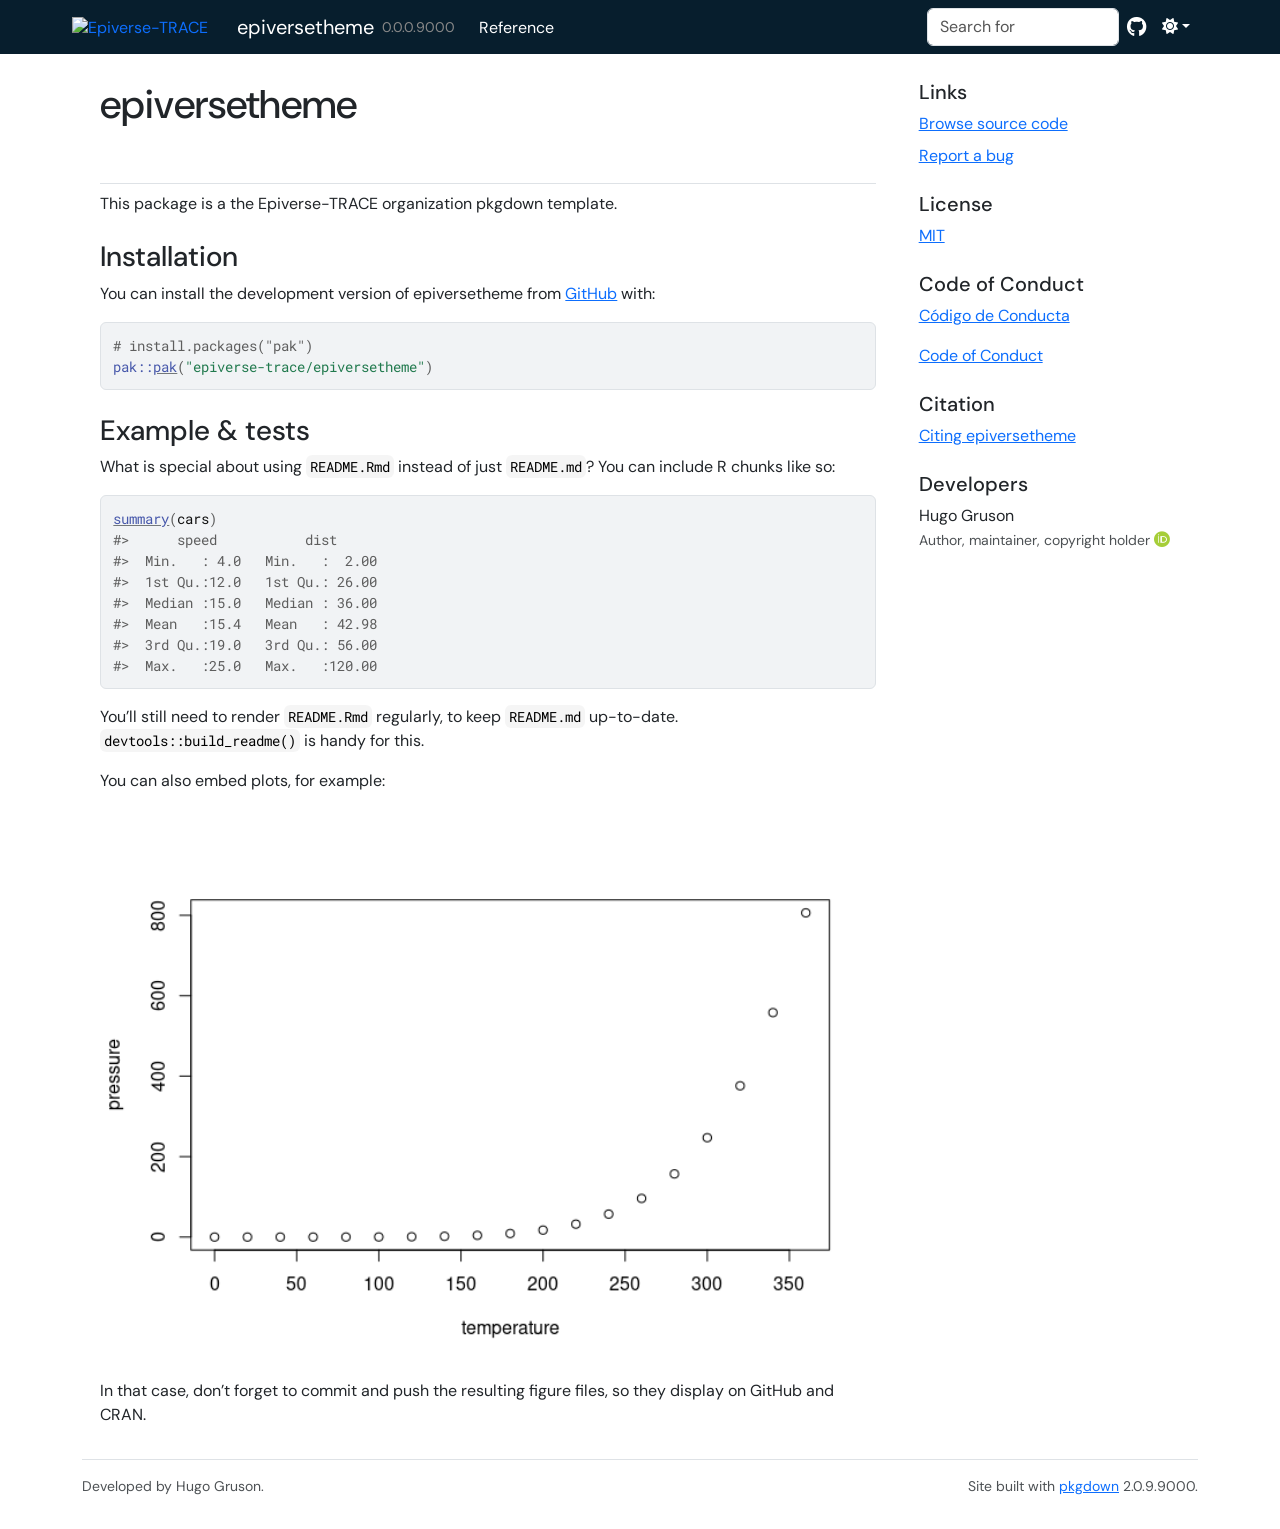
==== dev/index.html @ 29ffb2d7 "Deploying to gh-pages from @ epiverse-trace/epiversetheme@933ae3fbc155676b46e4199aef0c80280c4ce74b 🚀" ====
<!DOCTYPE html>
<!-- Generated by pkgdown: do not edit by hand --><html lang="en">
<head>
<meta http-equiv="Content-Type" content="text/html; charset=UTF-8">
<meta charset="utf-8">
<meta http-equiv="X-UA-Compatible" content="IE=edge">
<meta name="viewport" content="width=device-width, initial-scale=1, shrink-to-fit=no">
<title>A pkgdown Template for Epiverse-TRACE Packages • epiversetheme</title>
<script src="lightswitch.js"></script><script src="deps/jquery-3.6.0/jquery-3.6.0.min.js"></script><meta name="viewport" content="width=device-width, initial-scale=1, shrink-to-fit=no">
<link href="deps/bootstrap-5.3.1/bootstrap.min.css" rel="stylesheet">
<script src="deps/bootstrap-5.3.1/bootstrap.bundle.min.js"></script><link href="deps/font-awesome-6.4.2/css/all.min.css" rel="stylesheet">
<link href="deps/font-awesome-6.4.2/css/v4-shims.min.css" rel="stylesheet">
<script src="deps/headroom-0.11.0/headroom.min.js"></script><script src="deps/headroom-0.11.0/jQuery.headroom.min.js"></script><script src="deps/bootstrap-toc-1.0.1/bootstrap-toc.min.js"></script><script src="deps/clipboard.js-2.0.11/clipboard.min.js"></script><script src="deps/search-1.0.0/autocomplete.jquery.min.js"></script><script src="deps/search-1.0.0/fuse.min.js"></script><script src="deps/search-1.0.0/mark.min.js"></script><!-- pkgdown --><script src="pkgdown.js"></script><meta property="og:title" content="A pkgdown Template for Epiverse-TRACE Packages">
<meta name="description" content="What the package does (one paragraph).">
<meta property="og:description" content="What the package does (one paragraph).">
<!-- Google tag (gtag.js) --><script async src="https://www.googletagmanager.com/gtag/js?id=G-XZ471458FQ"></script><script>
  window.dataLayer = window.dataLayer || [];
  function gtag(){dataLayer.push(arguments);}
  gtag('js', new Date());
  gtag('config', 'G-XZ471458FQ');
</script>
</head>
<body>
    <a href="#main" class="visually-hidden-focusable">Skip to contents</a>
    <nav class="navbar navbar-expand-lg fixed-top " aria-label="Site navigation"><div class="container">
    <a href="https://epiverse-trace.github.io/" class="external-link"><img src="https://epiverse-trace.github.io/blueprints/logo_white.svg" id="logo" alt="Epiverse-TRACE"></a>
    <a class="navbar-brand me-2" href="index.html">epiversetheme</a>
    <small class="nav-text text-muted me-auto" data-bs-toggle="tooltip" data-bs-placement="bottom" title="">0.0.0.9000</small>
    <button class="navbar-toggler" type="button" data-bs-toggle="collapse" data-bs-target="#navbar" aria-controls="navbar" aria-expanded="false" aria-label="Toggle navigation">
      <span class="navbar-toggler-icon"></span>
    </button>
    <div id="navbar" class="collapse navbar-collapse ms-3">
      <ul class="navbar-nav me-auto">
<li class="nav-item"><a class="nav-link" href="reference/index.html">Reference</a></li>
      </ul>
<ul class="navbar-nav">
<li class="nav-item"><form class="form-inline" role="search">
 <input class="form-control" type="search" name="search-input" id="search-input" autocomplete="off" aria-label="Search site" placeholder="Search for" data-search-index="search.json">
</form></li>
<li class="nav-item"><a class="external-link nav-link" href="https://github.com/epiverse-trace/epiversetheme/" aria-label="GitHub"><span class="fa fab fa-github fa-lg"></span></a></li>
<li class="nav-item dropdown">
  <button class="nav-link dropdown-toggle" type="button" id="dropdown-lightswitch" data-bs-toggle="dropdown" aria-expanded="false" aria-haspopup="true" aria-label="Light switch"><span class="fa fa-sun"></span></button>
  <ul class="dropdown-menu dropdown-menu-end" aria-labelledby="dropdown-lightswitch">
<li><button class="dropdown-item" data-bs-theme-value="light"><span class="fa fa-sun"></span> Light</button></li>
    <li><button class="dropdown-item" data-bs-theme-value="dark"><span class="fa fa-moon"></span> Dark</button></li>
    <li><button class="dropdown-item" data-bs-theme-value="auto"><span class="fa fa-adjust"></span> Auto</button></li>
  </ul>
</li>
      </ul>
</div>
  </div>
</nav><div class="container template-home">
<div class="row">
  <main id="main" class="col-md-9"><div class="section level1">
<div class="page-header"><h1 id="epiversetheme">epiversetheme<a class="anchor" aria-label="anchor" href="#epiversetheme"></a>
</h1></div>
<!-- badges: start -->
<!-- badges: end -->
<p>This package is a the Epiverse-TRACE organization pkgdown template.</p>
<div class="section level2">
<h2 id="installation">Installation<a class="anchor" aria-label="anchor" href="#installation"></a>
</h2>
<p>You can install the development version of epiversetheme from <a href="https://github.com/" class="external-link">GitHub</a> with:</p>
<div class="sourceCode" id="cb1"><pre class="downlit sourceCode r">
<code class="sourceCode R"><span><span class="co"># install.packages("pak")</span></span>
<span><span class="fu">pak</span><span class="fu">::</span><span class="fu"><a href="https://pak.r-lib.org/reference/pak.html" class="external-link">pak</a></span><span class="op">(</span><span class="st">"epiverse-trace/epiversetheme"</span><span class="op">)</span></span></code></pre></div>
</div>
<div class="section level2">
<h2 id="example--tests">Example &amp; tests<a class="anchor" aria-label="anchor" href="#example--tests"></a>
</h2>
<p>What is special about using <code>README.Rmd</code> instead of just <code>README.md</code>? You can include R chunks like so:</p>
<div class="sourceCode" id="cb2"><pre class="downlit sourceCode r">
<code class="sourceCode R"><span><span class="fu"><a href="https://rdrr.io/r/base/summary.html" class="external-link">summary</a></span><span class="op">(</span><span class="va">cars</span><span class="op">)</span></span>
<span><span class="co">#&gt;      speed           dist       </span></span>
<span><span class="co">#&gt;  Min.   : 4.0   Min.   :  2.00  </span></span>
<span><span class="co">#&gt;  1st Qu.:12.0   1st Qu.: 26.00  </span></span>
<span><span class="co">#&gt;  Median :15.0   Median : 36.00  </span></span>
<span><span class="co">#&gt;  Mean   :15.4   Mean   : 42.98  </span></span>
<span><span class="co">#&gt;  3rd Qu.:19.0   3rd Qu.: 56.00  </span></span>
<span><span class="co">#&gt;  Max.   :25.0   Max.   :120.00</span></span></code></pre></div>
<p>You’ll still need to render <code>README.Rmd</code> regularly, to keep <code>README.md</code> up-to-date. <code>devtools::build_readme()</code> is handy for this.</p>
<p>You can also embed plots, for example:</p>
<p><img src="reference/figures/README-pressure-1.png" width="100%"></p>
<p>In that case, don’t forget to commit and push the resulting figure files, so they display on GitHub and CRAN.</p>
</div>
</div>
  </main><aside class="col-md-3"><div class="links">
<h2 data-toc-skip>Links</h2>
<ul class="list-unstyled">
<li><a href="https://github.com/epiverse-trace/epiversetheme/" class="external-link">Browse source code</a></li>
<li><a href="https://github.com/epiverse-trace/epiversetheme/issues" class="external-link">Report a bug</a></li>
</ul>
</div>
<div class="license">
<h2 data-toc-skip>License</h2>
<ul class="list-unstyled">
<li><a href="https://opensource.org/licenses/mit-license.php" class="external-link">MIT</a></li>
</ul>
</div>
<div class="code-of-conduct">
<h2 data-toc-skip>Code of Conduct</h2>
<ul class="list-unstyled">
<li>
<p><a href="https://github.com/epiverse-trace/.github/blob/main/CODE_OF_CONDUCT_es.md" class="external-link">Código de Conducta</a></p>
<p><a href="https://github.com/epiverse-trace/.github/blob/main/CODE_OF_CONDUCT_en.md" class="external-link">Code of Conduct</a></p>
</li>
</ul>
</div>
<div class="citation">
<h2 data-toc-skip>Citation</h2>
<ul class="list-unstyled">
<li><a href="authors.html#citation">Citing epiversetheme</a></li>
</ul>
</div>
<div class="developers">
<h2 data-toc-skip>Developers</h2>
<ul class="list-unstyled">
<li>Hugo Gruson <br><small class="roles"> Author, maintainer, copyright holder </small> <a href="https://orcid.org/0000-0002-4094-1476" target="orcid.widget" aria-label="ORCID" class="external-link"><span class="fab fa-orcid orcid" aria-hidden="true"></span></a> </li>
</ul>
</div>

  </aside>
</div>
    <footer><div class="pkgdown-footer-left">
  <p>Developed by Hugo Gruson.</p>
</div>
<div class="pkgdown-footer-right">
  <p>Site built with <a href="https://pkgdown.r-lib.org/" class="external-link">pkgdown</a> 2.0.9.9000.</p>
</div>
    </footer>
</div>
  </body>
</html>
---- dev/deps/font-awesome-6.4.2/css/v4-shims.min.css ----
/*!
 * Font Awesome Free 6.4.2 by @fontawesome - https://fontawesome.com
 * License - https://fontawesome.com/license/free (Icons: CC BY 4.0, Fonts: SIL OFL 1.1, Code: MIT License)
 * Copyright 2023 Fonticons, Inc.
 */
.fa.fa-glass:before{content:"\f000"}.fa.fa-envelope-o{font-family:"Font Awesome 6 Free";font-weight:400}.fa.fa-envelope-o:before{content:"\f0e0"}.fa.fa-star-o{font-family:"Font Awesome 6 Free";font-weight:400}.fa.fa-star-o:before{content:"\f005"}.fa.fa-close:before,.fa.fa-remove:before{content:"\f00d"}.fa.fa-gear:before{content:"\f013"}.fa.fa-trash-o{font-family:"Font Awesome 6 Free";font-weight:400}.fa.fa-trash-o:before{content:"\f2ed"}.fa.fa-home:before{content:"\f015"}.fa.fa-file-o{font-family:"Font Awesome 6 Free";font-weight:400}.fa.fa-file-o:before{content:"\f15b"}.fa.fa-clock-o{font-family:"Font Awesome 6 Free";font-weight:400}.fa.fa-clock-o:before{content:"\f017"}.fa.fa-arrow-circle-o-down{font-family:"Font Awesome 6 Free";font-weight:400}.fa.fa-arrow-circle-o-down:before{content:"\f358"}.fa.fa-arrow-circle-o-up{font-family:"Font Awesome 6 Free";font-weight:400}.fa.fa-arrow-circle-o-up:before{content:"\f35b"}.fa.fa-play-circle-o{font-family:"Font Awesome 6 Free";font-weight:400}.fa.fa-play-circle-o:before{content:"\f144"}.fa.fa-repeat:before,.fa.fa-rotate-right:before{content:"\f01e"}.fa.fa-refresh:before{content:"\f021"}.fa.fa-list-alt{font-family:"Font Awesome 6 Free";font-weight:400}.fa.fa-list-alt:before{content:"\f022"}.fa.fa-dedent:before{content:"\f03b"}.fa.fa-video-camera:before{content:"\f03d"}.fa.fa-picture-o{font-family:"Font Awesome 6 Free";font-weight:400}.fa.fa-picture-o:before{content:"\f03e"}.fa.fa-photo{font-family:"Font Awesome 6 Free";font-weight:400}.fa.fa-photo:before{content:"\f03e"}.fa.fa-image{font-family:"Font Awesome 6 Free";font-weight:400}.fa.fa-image:before{content:"\f03e"}.fa.fa-map-marker:before{content:"\f3c5"}.fa.fa-pencil-square-o{font-family:"Font Awesome 6 Free";font-weight:400}.fa.fa-pencil-square-o:before{content:"\f044"}.fa.fa-edit{font-family:"Font Awesome 6 Free";font-weight:400}.fa.fa-edit:before{content:"\f044"}.fa.fa-share-square-o:before{content:"\f14d"}.fa.fa-check-square-o{font-family:"Font Awesome 6 Free";font-weight:400}.fa.fa-check-square-o:before{content:"\f14a"}.fa.fa-arrows:before{content:"\f0b2"}.fa.fa-times-circle-o{font-family:"Font Awesome 6 Free";font-weight:400}.fa.fa-times-circle-o:before{content:"\f057"}.fa.fa-check-circle-o{font-family:"Font Awesome 6 Free";font-weight:400}.fa.fa-check-circle-o:before{content:"\f058"}.fa.fa-mail-forward:before{content:"\f064"}.fa.fa-expand:before{content:"\f424"}.fa.fa-compress:before{content:"\f422"}.fa.fa-eye,.fa.fa-eye-slash{font-family:"Font Awesome 6 Free";font-weight:400}.fa.fa-warning:before{content:"\f071"}.fa.fa-calendar:before{content:"\f073"}.fa.fa-arrows-v:before{content:"\f338"}.fa.fa-arrows-h:before{content:"\f337"}.fa.fa-bar-chart-o:before,.fa.fa-bar-chart:before{content:"\e0e3"}.fa.fa-twitter-square{font-family:"Font Awesome 6 Brands";font-weight:400}.fa.fa-twitter-square:before{content:"\f081"}.fa.fa-facebook-square{font-family:"Font Awesome 6 Brands";font-weight:400}.fa.fa-facebook-square:before{content:"\f082"}.fa.fa-gears:before{content:"\f085"}.fa.fa-thumbs-o-up{font-family:"Font Awesome 6 Free";font-weight:400}.fa.fa-thumbs-o-up:before{content:"\f164"}.fa.fa-thumbs-o-down{font-family:"Font Awesome 6 Free";font-weight:400}.fa.fa-thumbs-o-down:before{content:"\f165"}.fa.fa-heart-o{font-family:"Font Awesome 6 Free";font-weight:400}.fa.fa-heart-o:before{content:"\f004"}.fa.fa-sign-out:before{content:"\f2f5"}.fa.fa-linkedin-square{font-family:"Font Awesome 6 Brands";font-weight:400}.fa.fa-linkedin-square:before{content:"\f08c"}.fa.fa-thumb-tack:before{content:"\f08d"}.fa.fa-external-link:before{content:"\f35d"}.fa.fa-sign-in:before{content:"\f2f6"}.fa.fa-github-square{font-family:"Font Awesome 6 Brands";font-weight:400}.fa.fa-github-square:before{content:"\f092"}.fa.fa-lemon-o{font-family:"Font Awesome 6 Free";font-weight:400}.fa.fa-lemon-o:before{content:"\f094"}.fa.fa-square-o{font-family:"Font Awesome 6 Free";font-weight:400}.fa.fa-square-o:before{content:"\f0c8"}.fa.fa-bookmark-o{font-family:"Font Awesome 6 Free";font-weight:400}.fa.fa-bookmark-o:before{content:"\f02e"}.fa.fa-facebook,.fa.fa-twitter{font-family:"Font Awesome 6 Brands";font-weight:400}.fa.fa-facebook:before{content:"\f39e"}.fa.fa-facebook-f{font-family:"Font Awesome 6 Brands";font-weight:400}.fa.fa-facebook-f:before{content:"\f39e"}.fa.fa-github{font-family:"Font Awesome 6 Brands";font-weight:400}.fa.fa-credit-card{font-family:"Font Awesome 6 Free";font-weight:400}.fa.fa-feed:before{content:"\f09e"}.fa.fa-hdd-o{font-family:"Font Awesome 6 Free";font-weight:400}.fa.fa-hdd-o:before{content:"\f0a0"}.fa.fa-hand-o-right{font-family:"Font Awesome 6 Free";font-weight:400}.fa.fa-hand-o-right:before{content:"\f0a4"}.fa.fa-hand-o-left{font-family:"Font Awesome 6 Free";font-weight:400}.fa.fa-hand-o-left:before{content:"\f0a5"}.fa.fa-hand-o-up{font-family:"Font Awesome 6 Free";font-weight:400}.fa.fa-hand-o-up:before{content:"\f0a6"}.fa.fa-hand-o-down{font-family:"Font Awesome 6 Free";font-weight:400}.fa.fa-hand-o-down:before{content:"\f0a7"}.fa.fa-globe:before{content:"\f57d"}.fa.fa-tasks:before{content:"\f828"}.fa.fa-arrows-alt:before{content:"\f31e"}.fa.fa-group:before{content:"\f0c0"}.fa.fa-chain:before{content:"\f0c1"}.fa.fa-cut:before{content:"\f0c4"}.fa.fa-files-o{font-family:"Font Awesome 6 Free";font-weight:400}.fa.fa-files-o:before{content:"\f0c5"}.fa.fa-floppy-o{font-family:"Font Awesome 6 Free";font-weight:400}.fa.fa-floppy-o:before{content:"\f0c7"}.fa.fa-save{font-family:"Font Awesome 6 Free";font-weight:400}.fa.fa-save:before{content:"\f0c7"}.fa.fa-navicon:before,.fa.fa-reorder:before{content:"\f0c9"}.fa.fa-magic:before{content:"\e2ca"}.fa.fa-pinterest,.fa.fa-pinterest-square{font-family:"Font Awesome 6 Brands";font-weight:400}.fa.fa-pinterest-square:before{content:"\f0d3"}.fa.fa-google-plus-square{font-family:"Font Awesome 6 Brands";font-weight:400}.fa.fa-google-plus-square:before{content:"\f0d4"}.fa.fa-google-plus{font-family:"Font Awesome 6 Brands";font-weight:400}.fa.fa-google-plus:before{content:"\f0d5"}.fa.fa-money:before{content:"\f3d1"}.fa.fa-unsorted:before{content:"\f0dc"}.fa.fa-sort-desc:before{content:"\f0dd"}.fa.fa-sort-asc:before{content:"\f0de"}.fa.fa-linkedin{font-family:"Font Awesome 6 Brands";font-weight:400}.fa.fa-linkedin:before{content:"\f0e1"}.fa.fa-rotate-left:before{content:"\f0e2"}.fa.fa-legal:before{content:"\f0e3"}.fa.fa-dashboard:before,.fa.fa-tachometer:before{content:"\f625"}.fa.fa-comment-o{font-family:"Font Awesome 6 Free";font-weight:400}.fa.fa-comment-o:before{content:"\f075"}.fa.fa-comments-o{font-family:"Font Awesome 6 Free";font-weight:400}.fa.fa-comments-o:before{content:"\f086"}.fa.fa-flash:before{content:"\f0e7"}.fa.fa-clipboard:before{content:"\f0ea"}.fa.fa-lightbulb-o{font-family:"Font Awesome 6 Free";font-weight:400}.fa.fa-lightbulb-o:before{content:"\f0eb"}.fa.fa-exchange:before{content:"\f362"}.fa.fa-cloud-download:before{content:"\f0ed"}.fa.fa-cloud-upload:before{content:"\f0ee"}.fa.fa-bell-o{font-family:"Font Awesome 6 Free";font-weight:400}.fa.fa-bell-o:before{content:"\f0f3"}.fa.fa-cutlery:before{content:"\f2e7"}.fa.fa-file-text-o{font-family:"Font Awesome 6 Free";font-weight:400}.fa.fa-file-text-o:before{content:"\f15c"}.fa.fa-building-o{font-family:"Font Awesome 6 Free";font-weight:400}.fa.fa-building-o:before{content:"\f1ad"}.fa.fa-hospital-o{font-family:"Font Awesome 6 Free";font-weight:400}.fa.fa-hospital-o:before{content:"\f0f8"}.fa.fa-tablet:before{content:"\f3fa"}.fa.fa-mobile-phone:before,.fa.fa-mobile:before{content:"\f3cd"}.fa.fa-circle-o{font-family:"Font Awesome 6 Free";font-weight:400}.fa.fa-circle-o:before{content:"\f111"}.fa.fa-mail-reply:before{content:"\f3e5"}.fa.fa-github-alt{font-family:"Font Awesome 6 Brands";font-weight:400}.fa.fa-folder-o{font-family:"Font Awesome 6 Free";font-weight:400}.fa.fa-folder-o:before{content:"\f07b"}.fa.fa-folder-open-o{font-family:"Font Awesome 6 Free";font-weight:400}.fa.fa-folder-open-o:before{content:"\f07c"}.fa.fa-smile-o{font-family:"Font Awesome 6 Free";font-weight:400}.fa.fa-smile-o:before{content:"\f118"}.fa.fa-frown-o{font-family:"Font Awesome 6 Free";font-weight:400}.fa.fa-frown-o:before{content:"\f119"}.fa.fa-meh-o{font-family:"Font Awesome 6 Free";font-weight:400}.fa.fa-meh-o:before{content:"\f11a"}.fa.fa-keyboard-o{font-family:"Font Awesome 6 Free";font-weight:400}.fa.fa-keyboard-o:before{content:"\f11c"}.fa.fa-flag-o{font-family:"Font Awesome 6 Free";font-weight:400}.fa.fa-flag-o:before{content:"\f024"}.fa.fa-mail-reply-all:before{content:"\f122"}.fa.fa-star-half-o{font-family:"Font Awesome 6 Free";font-weight:400}.fa.fa-star-half-o:before{content:"\f5c0"}.fa.fa-star-half-empty{font-family:"Font Awesome 6 Free";font-weight:400}.fa.fa-star-half-empty:before{content:"\f5c0"}.fa.fa-star-half-full{font-family:"Font Awesome 6 Free";font-weight:400}.fa.fa-star-half-full:before{content:"\f5c0"}.fa.fa-code-fork:before{content:"\f126"}.fa.fa-chain-broken:before,.fa.fa-unlink:before{content:"\f127"}.fa.fa-calendar-o{font-family:"Font Awesome 6 Free";font-weight:400}.fa.fa-calendar-o:before{content:"\f133"}.fa.fa-css3,.fa.fa-html5,.fa.fa-maxcdn{font-family:"Font Awesome 6 Brands";font-weight:400}.fa.fa-unlock-alt:before{content:"\f09c"}.fa.fa-minus-square-o{font-family:"Font Awesome 6 Free";font-weight:400}.fa.fa-minus-square-o:before{content:"\f146"}.fa.fa-level-up:before{content:"\f3bf"}.fa.fa-level-down:before{content:"\f3be"}.fa.fa-pencil-square:before{content:"\f14b"}.fa.fa-external-link-square:before{content:"\f360"}.fa.fa-compass{font-family:"Font Awesome 6 Free";font-weight:400}.fa.fa-caret-square-o-down{font-family:"Font Awesome 6 Free";font-weight:400}.fa.fa-caret-square-o-down:before{content:"\f150"}.fa.fa-toggle-down{font-family:"Font Awesome 6 Free";font-weight:400}.fa.fa-toggle-down:before{content:"\f150"}.fa.fa-caret-square-o-up{font-family:"Font Awesome 6 Free";font-weight:400}.fa.fa-caret-square-o-up:before{content:"\f151"}.fa.fa-toggle-up{font-family:"Font Awesome 6 Free";font-weight:400}.fa.fa-toggle-up:before{content:"\f151"}.fa.fa-caret-square-o-right{font-family:"Font Awesome 6 Free";font-weight:400}.fa.fa-caret-square-o-right:before{content:"\f152"}.fa.fa-toggle-right{font-family:"Font Awesome 6 Free";font-weight:400}.fa.fa-toggle-right:before{content:"\f152"}.fa.fa-eur:before,.fa.fa-euro:before{content:"\f153"}.fa.fa-gbp:before{content:"\f154"}.fa.fa-dollar:before,.fa.fa-usd:before{content:"\24"}.fa.fa-inr:before,.fa.fa-rupee:before{content:"\e1bc"}.fa.fa-cny:before,.fa.fa-jpy:before,.fa.fa-rmb:before,.fa.fa-yen:before{content:"\f157"}.fa.fa-rouble:before,.fa.fa-rub:before,.fa.fa-ruble:before{content:"\f158"}.fa.fa-krw:before,.fa.fa-won:before{content:"\f159"}.fa.fa-bitcoin,.fa.fa-btc{font-family:"Font Awesome 6 Brands";font-weight:400}.fa.fa-bitcoin:before{content:"\f15a"}.fa.fa-file-text:before{content:"\f15c"}.fa.fa-sort-alpha-asc:before{content:"\f15d"}.fa.fa-sort-alpha-desc:before{content:"\f881"}.fa.fa-sort-amount-asc:before{content:"\f884"}.fa.fa-sort-amount-desc:before{content:"\f160"}.fa.fa-sort-numeric-asc:before{content:"\f162"}.fa.fa-sort-numeric-desc:before{content:"\f886"}.fa.fa-youtube-square{font-family:"Font Awesome 6 Brands";font-weight:400}.fa.fa-youtube-square:before{content:"\f431"}.fa.fa-xing,.fa.fa-xing-square,.fa.fa-youtube{font-family:"Font Awesome 6 Brands";font-weight:400}.fa.fa-xing-square:before{content:"\f169"}.fa.fa-youtube-play{font-family:"Font Awesome 6 Brands";font-weight:400}.fa.fa-youtube-play:before{content:"\f167"}.fa.fa-adn,.fa.fa-bitbucket,.fa.fa-bitbucket-square,.fa.fa-dropbox,.fa.fa-flickr,.fa.fa-instagram,.fa.fa-stack-overflow{font-family:"Font Awesome 6 Brands";font-weight:400}.fa.fa-bitbucket-square:before{content:"\f171"}.fa.fa-tumblr,.fa.fa-tumblr-square{font-family:"Font Awesome 6 Brands";font-weight:400}.fa.fa-tumblr-square:before{content:"\f174"}.fa.fa-long-arrow-down:before{content:"\f309"}.fa.fa-long-arrow-up:before{content:"\f30c"}.fa.fa-long-arrow-left:before{content:"\f30a"}.fa.fa-long-arrow-right:before{content:"\f30b"}.fa.fa-android,.fa.fa-apple,.fa.fa-dribbble,.fa.fa-foursquare,.fa.fa-gittip,.fa.fa-gratipay,.fa.fa-linux,.fa.fa-skype,.fa.fa-trello,.fa.fa-windows{font-family:"Font Awesome 6 Brands";font-weight:400}.fa.fa-gittip:before{content:"\f184"}.fa.fa-sun-o{font-family:"Font Awesome 6 Free";font-weight:400}.fa.fa-sun-o:before{content:"\f185"}.fa.fa-moon-o{font-family:"Font Awesome 6 Free";font-weight:400}.fa.fa-moon-o:before{content:"\f186"}.fa.fa-pagelines,.fa.fa-renren,.fa.fa-stack-exchange,.fa.fa-vk,.fa.fa-weibo{font-family:"Font Awesome 6 Brands";font-weight:400}.fa.fa-arrow-circle-o-right{font-family:"Font Awesome 6 Free";font-weight:400}.fa.fa-arrow-circle-o-right:before{content:"\f35a"}.fa.fa-arrow-circle-o-left{font-family:"Font Awesome 6 Free";font-weight:400}.fa.fa-arrow-circle-o-left:before{content:"\f359"}.fa.fa-caret-square-o-left{font-family:"Font Awesome 6 Free";font-weight:400}.fa.fa-caret-square-o-left:before{content:"\f191"}.fa.fa-toggle-left{font-family:"Font Awesome 6 Free";font-weight:400}.fa.fa-toggle-left:before{content:"\f191"}.fa.fa-dot-circle-o{font-family:"Font Awesome 6 Free";font-weight:400}.fa.fa-dot-circle-o:before{content:"\f192"}.fa.fa-vimeo-square{font-family:"Font Awesome 6 Brands";font-weight:400}.fa.fa-vimeo-square:before{content:"\f194"}.fa.fa-try:before,.fa.fa-turkish-lira:before{content:"\e2bb"}.fa.fa-plus-square-o{font-family:"Font Awesome 6 Free";font-weight:400}.fa.fa-plus-square-o:before{content:"\f0fe"}.fa.fa-openid,.fa.fa-slack,.fa.fa-wordpress{font-family:"Font Awesome 6 Brands";font-weight:400}.fa.fa-bank:before,.fa.fa-institution:before{content:"\f19c"}.fa.fa-mortar-board:before{content:"\f19d"}.fa.fa-google,.fa.fa-reddit,.fa.fa-reddit-square,.fa.fa-yahoo{font-family:"Font Awesome 6 Brands";font-weight:400}.fa.fa-reddit-square:before{content:"\f1a2"}.fa.fa-behance,.fa.fa-behance-square,.fa.fa-delicious,.fa.fa-digg,.fa.fa-drupal,.fa.fa-joomla,.fa.fa-pied-piper-alt,.fa.fa-pied-piper-pp,.fa.fa-stumbleupon,.fa.fa-stumbleupon-circle{font-family:"Font Awesome 6 Brands";font-weight:400}.fa.fa-behance-square:before{content:"\f1b5"}.fa.fa-steam,.fa.fa-steam-square{font-family:"Font Awesome 6 Brands";font-weight:400}.fa.fa-steam-square:before{content:"\f1b7"}.fa.fa-automobile:before{content:"\f1b9"}.fa.fa-cab:before{content:"\f1ba"}.fa.fa-deviantart,.fa.fa-soundcloud,.fa.fa-spotify{font-family:"Font Awesome 6 Brands";font-weight:400}.fa.fa-file-pdf-o{font-family:"Font Awesome 6 Free";font-weight:400}.fa.fa-file-pdf-o:before{content:"\f1c1"}.fa.fa-file-word-o{font-family:"Font Awesome 6 Free";font-weight:400}.fa.fa-file-word-o:before{content:"\f1c2"}.fa.fa-file-excel-o{font-family:"Font Awesome 6 Free";font-weight:400}.fa.fa-file-excel-o:before{content:"\f1c3"}.fa.fa-file-powerpoint-o{font-family:"Font Awesome 6 Free";font-weight:400}.fa.fa-file-powerpoint-o:before{content:"\f1c4"}.fa.fa-file-image-o{font-family:"Font Awesome 6 Free";font-weight:400}.fa.fa-file-image-o:before{content:"\f1c5"}.fa.fa-file-photo-o{font-family:"Font Awesome 6 Free";font-weight:400}.fa.fa-file-photo-o:before{content:"\f1c5"}.fa.fa-file-picture-o{font-family:"Font Awesome 6 Free";font-weight:400}.fa.fa-file-picture-o:before{content:"\f1c5"}.fa.fa-file-archive-o{font-family:"Font Awesome 6 Free";font-weight:400}.fa.fa-file-archive-o:before{content:"\f1c6"}.fa.fa-file-zip-o{font-family:"Font Awesome 6 Free";font-weight:400}.fa.fa-file-zip-o:before{content:"\f1c6"}.fa.fa-file-audio-o{font-family:"Font Awesome 6 Free";font-weight:400}.fa.fa-file-audio-o:before{content:"\f1c7"}.fa.fa-file-sound-o{font-family:"Font Awesome 6 Free";font-weight:400}.fa.fa-file-sound-o:before{content:"\f1c7"}.fa.fa-file-video-o{font-family:"Font Awesome 6 Free";font-weight:400}.fa.fa-file-video-o:before{content:"\f1c8"}.fa.fa-file-movie-o{font-family:"Font Awesome 6 Free";font-weight:400}.fa.fa-file-movie-o:before{content:"\f1c8"}.fa.fa-file-code-o{font-family:"Font Awesome 6 Free";font-weight:400}.fa.fa-file-code-o:before{content:"\f1c9"}.fa.fa-codepen,.fa.fa-jsfiddle,.fa.fa-vine{font-family:"Font Awesome 6 Brands";font-weight:400}.fa.fa-life-bouy:before,.fa.fa-life-buoy:before,.fa.fa-life-saver:before,.fa.fa-support:before{content:"\f1cd"}.fa.fa-circle-o-notch:before{content:"\f1ce"}.fa.fa-ra,.fa.fa-rebel{font-family:"Font Awesome 6 Brands";font-weight:400}.fa.fa-ra:before{content:"\f1d0"}.fa.fa-resistance{font-family:"Font Awesome 6 Brands";font-weight:400}.fa.fa-resistance:before{content:"\f1d0"}.fa.fa-empire,.fa.fa-ge{font-family:"Font Awesome 6 Brands";font-weight:400}.fa.fa-ge:before{content:"\f1d1"}.fa.fa-git-square{font-family:"Font Awesome 6 Brands";font-weight:400}.fa.fa-git-square:before{content:"\f1d2"}.fa.fa-git,.fa.fa-hacker-news,.fa.fa-y-combinator-square{font-family:"Font Awesome 6 Brands";font-weight:400}.fa.fa-y-combinator-square:before{content:"\f1d4"}.fa.fa-yc-square{font-family:"Font Awesome 6 Brands";font-weight:400}.fa.fa-yc-square:before{content:"\f1d4"}.fa.fa-qq,.fa.fa-tencent-weibo,.fa.fa-wechat,.fa.fa-weixin{font-family:"Font Awesome 6 Brands";font-weight:400}.fa.fa-wechat:before{content:"\f1d7"}.fa.fa-send:before{content:"\f1d8"}.fa.fa-paper-plane-o{font-family:"Font Awesome 6 Free";font-weight:400}.fa.fa-paper-plane-o:before{content:"\f1d8"}.fa.fa-send-o{font-family:"Font Awesome 6 Free";font-weight:400}.fa.fa-send-o:before{content:"\f1d8"}.fa.fa-circle-thin{font-family:"Font Awesome 6 Free";font-weight:400}.fa.fa-circle-thin:before{content:"\f111"}.fa.fa-header:before{content:"\f1dc"}.fa.fa-futbol-o{font-family:"Font Awesome 6 Free";font-weight:400}.fa.fa-futbol-o:before{content:"\f1e3"}.fa.fa-soccer-ball-o{font-family:"Font Awesome 6 Free";font-weight:400}.fa.fa-soccer-ball-o:before{content:"\f1e3"}.fa.fa-slideshare,.fa.fa-twitch,.fa.fa-yelp{font-family:"Font Awesome 6 Brands";font-weight:400}.fa.fa-newspaper-o{font-family:"Font Awesome 6 Free";font-weight:400}.fa.fa-newspaper-o:before{content:"\f1ea"}.fa.fa-cc-amex,.fa.fa-cc-discover,.fa.fa-cc-mastercard,.fa.fa-cc-paypal,.fa.fa-cc-stripe,.fa.fa-cc-visa,.fa.fa-google-wallet,.fa.fa-paypal{font-family:"Font Awesome 6 Brands";font-weight:400}.fa.fa-bell-slash-o{font-family:"Font Awesome 6 Free";font-weight:400}.fa.fa-bell-slash-o:before{content:"\f1f6"}.fa.fa-trash:before{content:"\f2ed"}.fa.fa-copyright{font-family:"Font Awesome 6 Free";font-weight:400}.fa.fa-eyedropper:before{content:"\f1fb"}.fa.fa-area-chart:before{content:"\f1fe"}.fa.fa-pie-chart:before{content:"\f200"}.fa.fa-line-chart:before{content:"\f201"}.fa.fa-lastfm,.fa.fa-lastfm-square{font-family:"Font Awesome 6 Brands";font-weight:400}.fa.fa-lastfm-square:before{content:"\f203"}.fa.fa-angellist,.fa.fa-ioxhost{font-family:"Font Awesome 6 Brands";font-weight:400}.fa.fa-cc{font-family:"Font Awesome 6 Free";font-weight:400}.fa.fa-cc:before{content:"\f20a"}.fa.fa-ils:before,.fa.fa-shekel:before,.fa.fa-sheqel:before{content:"\f20b"}.fa.fa-buysellads,.fa.fa-connectdevelop,.fa.fa-dashcube,.fa.fa-forumbee,.fa.fa-leanpub,.fa.fa-sellsy,.fa.fa-shirtsinbulk,.fa.fa-simplybuilt,.fa.fa-skyatlas{font-family:"Font Awesome 6 Brands";font-weight:400}.fa.fa-diamond{font-family:"Font Awesome 6 Free";font-weight:400}.fa.fa-diamond:before{content:"\f3a5"}.fa.fa-intersex:before,.fa.fa-transgender:before{content:"\f224"}.fa.fa-transgender-alt:before{content:"\f225"}.fa.fa-facebook-official{font-family:"Font Awesome 6 Brands";font-weight:400}.fa.fa-facebook-official:before{content:"\f09a"}.fa.fa-pinterest-p,.fa.fa-whatsapp{font-family:"Font Awesome 6 Brands";font-weight:400}.fa.fa-hotel:before{content:"\f236"}.fa.fa-medium,.fa.fa-viacoin,.fa.fa-y-combinator,.fa.fa-yc{font-family:"Font Awesome 6 Brands";font-weight:400}.fa.fa-yc:before{content:"\f23b"}.fa.fa-expeditedssl,.fa.fa-opencart,.fa.fa-optin-monster{font-family:"Font Awesome 6 Brands";font-weight:400}.fa.fa-battery-4:before,.fa.fa-battery:before{content:"\f240"}.fa.fa-battery-3:before{content:"\f241"}.fa.fa-battery-2:before{content:"\f242"}.fa.fa-battery-1:before{content:"\f243"}.fa.fa-battery-0:before{content:"\f244"}.fa.fa-object-group,.fa.fa-object-ungroup,.fa.fa-sticky-note-o{font-family:"Font Awesome 6 Free";font-weight:400}.fa.fa-sticky-note-o:before{content:"\f249"}.fa.fa-cc-diners-club,.fa.fa-cc-jcb{font-family:"Font Awesome 6 Brands";font-weight:400}.fa.fa-clone{font-family:"Font Awesome 6 Free";font-weight:400}.fa.fa-hourglass-o:before{content:"\f254"}.fa.fa-hourglass-1:before{content:"\f251"}.fa.fa-hourglass-2:before{content:"\f252"}.fa.fa-hourglass-3:before{content:"\f253"}.fa.fa-hand-rock-o{font-family:"Font Awesome 6 Free";font-weight:400}.fa.fa-hand-rock-o:before{content:"\f255"}.fa.fa-hand-grab-o{font-family:"Font Awesome 6 Free";font-weight:400}.fa.fa-hand-grab-o:before{content:"\f255"}.fa.fa-hand-paper-o{font-family:"Font Awesome 6 Free";font-weight:400}.fa.fa-hand-paper-o:before{content:"\f256"}.fa.fa-hand-stop-o{font-family:"Font Awesome 6 Free";font-weight:400}.fa.fa-hand-stop-o:before{content:"\f256"}.fa.fa-hand-scissors-o{font-family:"Font Awesome 6 Free";font-weight:400}.fa.fa-hand-scissors-o:before{content:"\f257"}.fa.fa-hand-lizard-o{font-family:"Font Awesome 6 Free";font-weight:400}.fa.fa-hand-lizard-o:before{content:"\f258"}.fa.fa-hand-spock-o{font-family:"Font Awesome 6 Free";font-weight:400}.fa.fa-hand-spock-o:before{content:"\f259"}.fa.fa-hand-pointer-o{font-family:"Font Awesome 6 Free";font-weight:400}.fa.fa-hand-pointer-o:before{content:"\f25a"}.fa.fa-hand-peace-o{font-family:"Font Awesome 6 Free";font-weight:400}.fa.fa-hand-peace-o:before{content:"\f25b"}.fa.fa-registered{font-family:"Font Awesome 6 Free";font-weight:400}.fa.fa-creative-commons,.fa.fa-gg,.fa.fa-gg-circle,.fa.fa-odnoklassniki,.fa.fa-odnoklassniki-square{font-family:"Font Awesome 6 Brands";font-weight:400}.fa.fa-odnoklassniki-square:before{content:"\f264"}.fa.fa-chrome,.fa.fa-firefox,.fa.fa-get-pocket,.fa.fa-internet-explorer,.fa.fa-opera,.fa.fa-safari,.fa.fa-wikipedia-w{font-family:"Font Awesome 6 Brands";font-weight:400}.fa.fa-television:before{content:"\f26c"}.fa.fa-500px,.fa.fa-amazon,.fa.fa-contao{font-family:"Font Awesome 6 Brands";font-weight:400}.fa.fa-calendar-plus-o{font-family:"Font Awesome 6 Free";font-weight:400}.fa.fa-calendar-plus-o:before{content:"\f271"}.fa.fa-calendar-minus-o{font-family:"Font Awesome 6 Free";font-weight:400}.fa.fa-calendar-minus-o:before{content:"\f272"}.fa.fa-calendar-times-o{font-family:"Font Awesome 6 Free";font-weight:400}.fa.fa-calendar-times-o:before{content:"\f273"}.fa.fa-calendar-check-o{font-family:"Font Awesome 6 Free";font-weight:400}.fa.fa-calendar-check-o:before{content:"\f274"}.fa.fa-map-o{font-family:"Font Awesome 6 Free";font-weight:400}.fa.fa-map-o:before{content:"\f279"}.fa.fa-commenting:before{content:"\f4ad"}.fa.fa-commenting-o{font-family:"Font Awesome 6 Free";font-weight:400}.fa.fa-commenting-o:before{content:"\f4ad"}.fa.fa-houzz,.fa.fa-vimeo{font-family:"Font Awesome 6 Brands";font-weight:400}.fa.fa-vimeo:before{content:"\f27d"}.fa.fa-black-tie,.fa.fa-edge,.fa.fa-fonticons,.fa.fa-reddit-alien{font-family:"Font Awesome 6 Brands";font-weight:400}.fa.fa-credit-card-alt:before{content:"\f09d"}.fa.fa-codiepie,.fa.fa-fort-awesome,.fa.fa-mixcloud,.fa.fa-modx,.fa.fa-product-hunt,.fa.fa-scribd,.fa.fa-usb{font-family:"Font Awesome 6 Brands";font-weight:400}.fa.fa-pause-circle-o{font-family:"Font Awesome 6 Free";font-weight:400}.fa.fa-pause-circle-o:before{content:"\f28b"}.fa.fa-stop-circle-o{font-family:"Font Awesome 6 Free";font-weight:400}.fa.fa-stop-circle-o:before{content:"\f28d"}.fa.fa-bluetooth,.fa.fa-bluetooth-b,.fa.fa-envira,.fa.fa-gitlab,.fa.fa-wheelchair-alt,.fa.fa-wpbeginner,.fa.fa-wpforms{font-family:"Font Awesome 6 Brands";font-weight:400}.fa.fa-wheelchair-alt:before{content:"\f368"}.fa.fa-question-circle-o{font-family:"Font Awesome 6 Free";font-weight:400}.fa.fa-question-circle-o:before{content:"\f059"}.fa.fa-volume-control-phone:before{content:"\f2a0"}.fa.fa-asl-interpreting:before{content:"\f2a3"}.fa.fa-deafness:before,.fa.fa-hard-of-hearing:before{content:"\f2a4"}.fa.fa-glide,.fa.fa-glide-g{font-family:"Font Awesome 6 Brands";font-weight:400}.fa.fa-signing:before{content:"\f2a7"}.fa.fa-viadeo,.fa.fa-viadeo-square{font-family:"Font Awesome 6 Brands";font-weight:400}.fa.fa-viadeo-square:before{content:"\f2aa"}.fa.fa-snapchat,.fa.fa-snapchat-ghost{font-family:"Font Awesome 6 Brands";font-weight:400}.fa.fa-snapchat-ghost:before{content:"\f2ab"}.fa.fa-snapchat-square{font-family:"Font Awesome 6 Brands";font-weight:400}.fa.fa-snapchat-square:before{content:"\f2ad"}.fa.fa-first-order,.fa.fa-google-plus-official,.fa.fa-pied-piper,.fa.fa-themeisle,.fa.fa-yoast{font-family:"Font Awesome 6 Brands";font-weight:400}.fa.fa-google-plus-official:before{content:"\f2b3"}.fa.fa-google-plus-circle{font-family:"Font Awesome 6 Brands";font-weight:400}.fa.fa-google-plus-circle:before{content:"\f2b3"}.fa.fa-fa,.fa.fa-font-awesome{font-family:"Font Awesome 6 Brands";font-weight:400}.fa.fa-fa:before{content:"\f2b4"}.fa.fa-handshake-o{font-family:"Font Awesome 6 Free";font-weight:400}.fa.fa-handshake-o:before{content:"\f2b5"}.fa.fa-envelope-open-o{font-family:"Font Awesome 6 Free";font-weight:400}.fa.fa-envelope-open-o:before{content:"\f2b6"}.fa.fa-linode{font-family:"Font Awesome 6 Brands";font-weight:400}.fa.fa-address-book-o{font-family:"Font Awesome 6 Free";font-weight:400}.fa.fa-address-book-o:before{content:"\f2b9"}.fa.fa-vcard:before{content:"\f2bb"}.fa.fa-address-card-o{font-family:"Font Awesome 6 Free";font-weight:400}.fa.fa-address-card-o:before{content:"\f2bb"}.fa.fa-vcard-o{font-family:"Font Awesome 6 Free";font-weight:400}.fa.fa-vcard-o:before{content:"\f2bb"}.fa.fa-user-circle-o{font-family:"Font Awesome 6 Free";font-weight:400}.fa.fa-user-circle-o:before{content:"\f2bd"}.fa.fa-user-o{font-family:"Font Awesome 6 Free";font-weight:400}.fa.fa-user-o:before{content:"\f007"}.fa.fa-id-badge{font-family:"Font Awesome 6 Free";font-weight:400}.fa.fa-drivers-license:before{content:"\f2c2"}.fa.fa-id-card-o{font-family:"Font Awesome 6 Free";font-weight:400}.fa.fa-id-card-o:before{content:"\f2c2"}.fa.fa-drivers-license-o{font-family:"Font Awesome 6 Free";font-weight:400}.fa.fa-drivers-license-o:before{content:"\f2c2"}.fa.fa-free-code-camp,.fa.fa-quora,.fa.fa-telegram{font-family:"Font Awesome 6 Brands";font-weight:400}.fa.fa-thermometer-4:before,.fa.fa-thermometer:before{content:"\f2c7"}.fa.fa-thermometer-3:before{content:"\f2c8"}.fa.fa-thermometer-2:before{content:"\f2c9"}.fa.fa-thermometer-1:before{content:"\f2ca"}.fa.fa-thermometer-0:before{content:"\f2cb"}.fa.fa-bathtub:before,.fa.fa-s15:before{content:"\f2cd"}.fa.fa-window-maximize,.fa.fa-window-restore{font-family:"Font Awesome 6 Free";font-weight:400}.fa.fa-times-rectangle:before{content:"\f410"}.fa.fa-window-close-o{font-family:"Font Awesome 6 Free";font-weight:400}.fa.fa-window-close-o:before{content:"\f410"}.fa.fa-times-rectangle-o{font-family:"Font Awesome 6 Free";font-weight:400}.fa.fa-times-rectangle-o:before{content:"\f410"}.fa.fa-bandcamp,.fa.fa-eercast,.fa.fa-etsy,.fa.fa-grav,.fa.fa-imdb,.fa.fa-ravelry{font-family:"Font Awesome 6 Brands";font-weight:400}.fa.fa-eercast:before{content:"\f2da"}.fa.fa-snowflake-o{font-family:"Font Awesome 6 Free";font-weight:400}.fa.fa-snowflake-o:before{content:"\f2dc"}.fa.fa-meetup,.fa.fa-superpowers,.fa.fa-wpexplorer{font-family:"Font Awesome 6 Brands";font-weight:400}
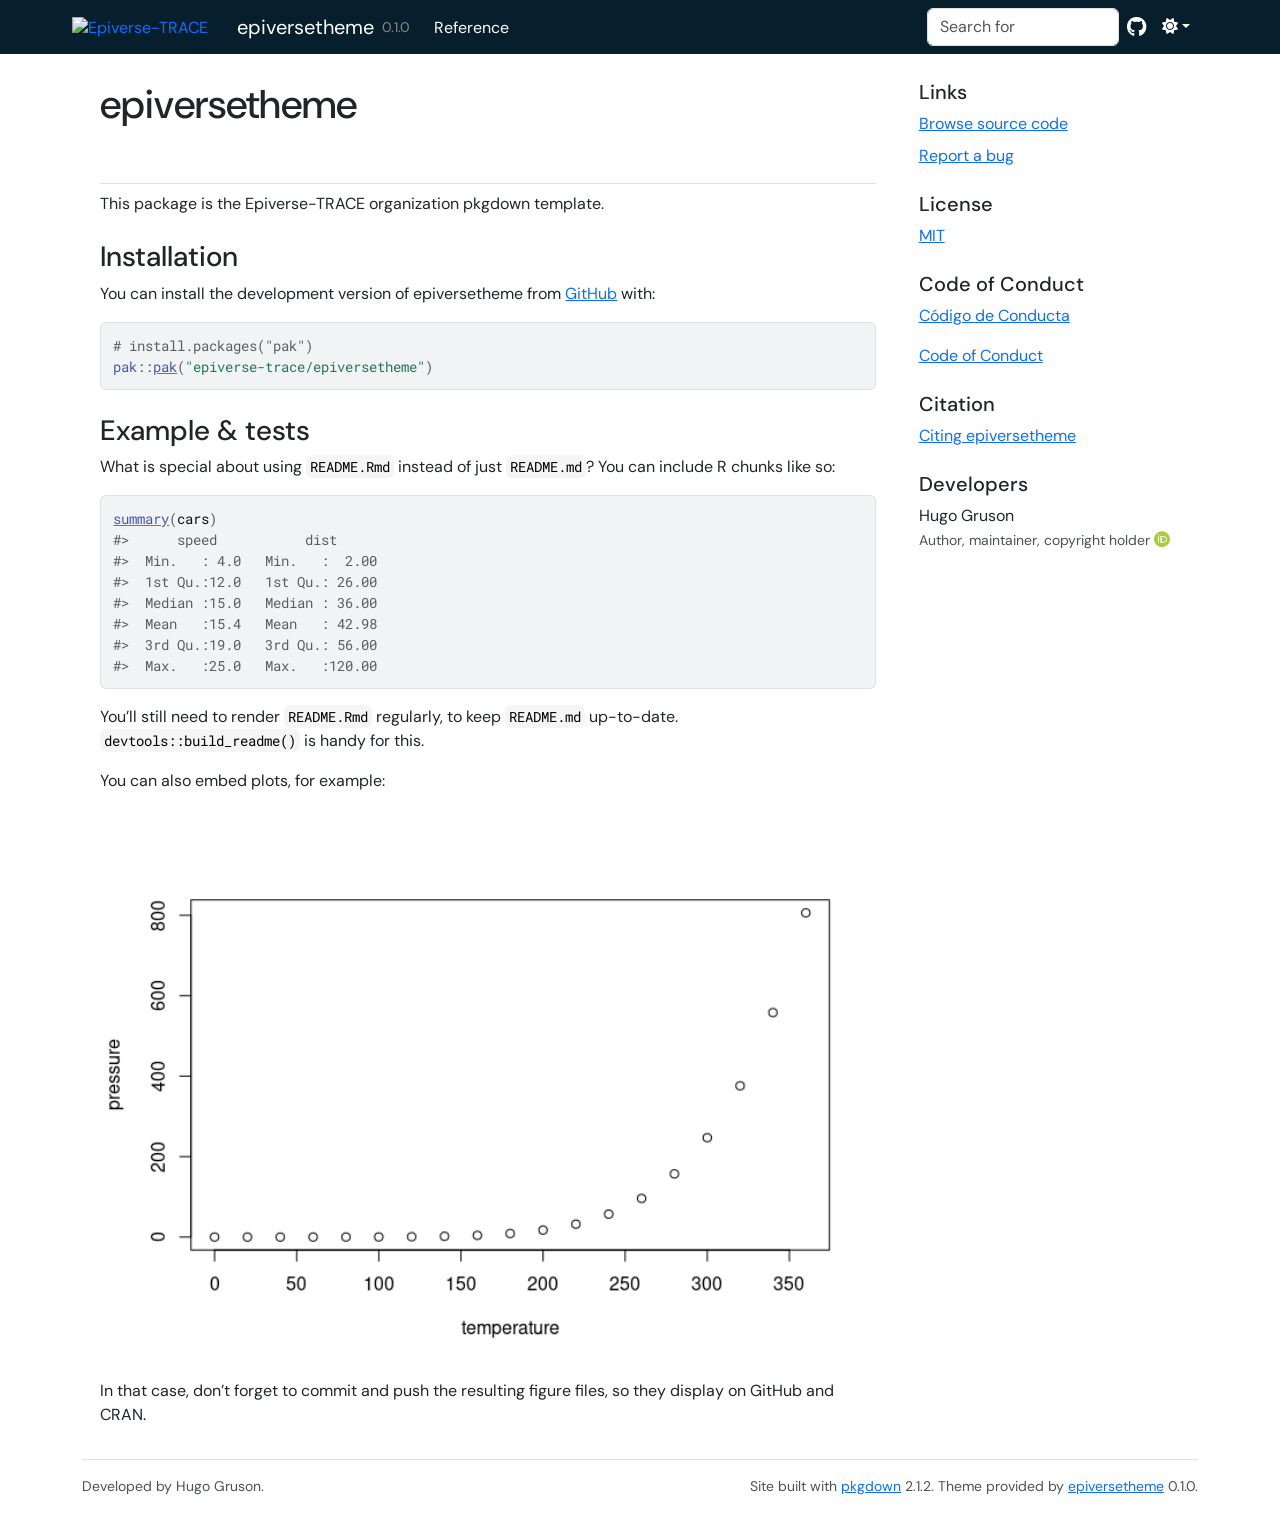
==== commit 0ea8f2a3: "Deploying to gh-pages from @ epiverse-trace/epiversetheme@73607b7a4190a092bed9d25d997f2cdc1b21795c 🚀" ====
--- a/dev/index.html
+++ b/dev/index.html
@@ -1,5 +1,5 @@
 <!DOCTYPE html>
-<!-- Generated by pkgdown: do not edit by hand --><html lang="en">
+<!-- Generated by pkgdown: do not edit by hand --><html lang="en-GB">
 <head>
 <meta http-equiv="Content-Type" content="text/html; charset=UTF-8">
 <meta charset="utf-8">
@@ -8,8 +8,8 @@
 <title>A pkgdown Template for Epiverse-TRACE Packages • epiversetheme</title>
 <script src="lightswitch.js"></script><script src="deps/jquery-3.6.0/jquery-3.6.0.min.js"></script><meta name="viewport" content="width=device-width, initial-scale=1, shrink-to-fit=no">
 <link href="deps/bootstrap-5.3.1/bootstrap.min.css" rel="stylesheet">
-<script src="deps/bootstrap-5.3.1/bootstrap.bundle.min.js"></script><link href="deps/font-awesome-6.4.2/css/all.min.css" rel="stylesheet">
-<link href="deps/font-awesome-6.4.2/css/v4-shims.min.css" rel="stylesheet">
+<script src="deps/bootstrap-5.3.1/bootstrap.bundle.min.js"></script><link href="deps/font-awesome-6.5.2/css/all.min.css" rel="stylesheet">
+<link href="deps/font-awesome-6.5.2/css/v4-shims.min.css" rel="stylesheet">
 <script src="deps/headroom-0.11.0/headroom.min.js"></script><script src="deps/headroom-0.11.0/jQuery.headroom.min.js"></script><script src="deps/bootstrap-toc-1.0.1/bootstrap-toc.min.js"></script><script src="deps/clipboard.js-2.0.11/clipboard.min.js"></script><script src="deps/search-1.0.0/autocomplete.jquery.min.js"></script><script src="deps/search-1.0.0/fuse.min.js"></script><script src="deps/search-1.0.0/mark.min.js"></script><!-- pkgdown --><script src="pkgdown.js"></script><meta property="og:title" content="A pkgdown Template for Epiverse-TRACE Packages">
 <meta name="description" content="What the package does (one paragraph).">
 <meta property="og:description" content="What the package does (one paragraph).">
@@ -17,18 +17,25 @@
   window.dataLayer = window.dataLayer || [];
   function gtag(){dataLayer.push(arguments);}
   gtag('js', new Date());
+
   gtag('config', 'G-XZ471458FQ');
 </script>
 </head>
 <body>
     <a href="#main" class="visually-hidden-focusable">Skip to contents</a>
+
+
     <nav class="navbar navbar-expand-lg fixed-top " aria-label="Site navigation"><div class="container">
     <a href="https://epiverse-trace.github.io/" class="external-link"><img src="https://epiverse-trace.github.io/blueprints/logo_white.svg" id="logo" alt="Epiverse-TRACE"></a>
     <a class="navbar-brand me-2" href="index.html">epiversetheme</a>
-    <small class="nav-text text-muted me-auto" data-bs-toggle="tooltip" data-bs-placement="bottom" title="">0.0.0.9000</small>
+
+    <small class="nav-text text-muted me-auto" data-bs-toggle="tooltip" data-bs-placement="bottom" title="">0.1.0</small>
+
+
     <button class="navbar-toggler" type="button" data-bs-toggle="collapse" data-bs-target="#navbar" aria-controls="navbar" aria-expanded="false" aria-label="Toggle navigation">
       <span class="navbar-toggler-icon"></span>
     </button>
+
     <div id="navbar" class="collapse navbar-collapse ms-3">
       <ul class="navbar-nav me-auto">
 <li class="nav-item"><a class="nav-link" href="reference/index.html">Reference</a></li>
@@ -48,6 +55,8 @@
 </li>
       </ul>
 </div>
+
+
   </div>
 </nav><div class="container template-home">
 <div class="row">
@@ -56,7 +65,7 @@
 </h1></div>
 <!-- badges: start -->
 <!-- badges: end -->
-<p>This package is a the Epiverse-TRACE organization pkgdown template.</p>
+<p>This package is the Epiverse-TRACE organization pkgdown template.</p>
 <div class="section level2">
 <h2 id="installation">Installation<a class="anchor" aria-label="anchor" href="#installation"></a>
 </h2>
@@ -91,12 +100,14 @@
 <li><a href="https://github.com/epiverse-trace/epiversetheme/issues" class="external-link">Report a bug</a></li>
 </ul>
 </div>
+
 <div class="license">
 <h2 data-toc-skip>License</h2>
 <ul class="list-unstyled">
 <li><a href="https://opensource.org/licenses/mit-license.php" class="external-link">MIT</a></li>
 </ul>
 </div>
+
 <div class="code-of-conduct">
 <h2 data-toc-skip>Code of Conduct</h2>
 <ul class="list-unstyled">
@@ -106,28 +117,42 @@
 </li>
 </ul>
 </div>
+
+
 <div class="citation">
 <h2 data-toc-skip>Citation</h2>
 <ul class="list-unstyled">
 <li><a href="authors.html#citation">Citing epiversetheme</a></li>
 </ul>
 </div>
+
 <div class="developers">
 <h2 data-toc-skip>Developers</h2>
 <ul class="list-unstyled">
-<li>Hugo Gruson <br><small class="roles"> Author, maintainer, copyright holder </small> <a href="https://orcid.org/0000-0002-4094-1476" target="orcid.widget" aria-label="ORCID" class="external-link"><span class="fab fa-orcid orcid" aria-hidden="true"></span></a> </li>
+<li>Hugo Gruson <br><small class="roles"> Author, maintainer, copyright holder </small> <a href="https://orcid.org/0000-0002-4094-1476" target="orcid.widget" aria-label="ORCID" class="external-link"><span class="fab fa-orcid orcid" aria-hidden="true"></span></a>  </li>
 </ul>
 </div>
 
+
+
   </aside>
 </div>
+
+
     <footer><div class="pkgdown-footer-left">
   <p>Developed by Hugo Gruson.</p>
 </div>
+
 <div class="pkgdown-footer-right">
-  <p>Site built with <a href="https://pkgdown.r-lib.org/" class="external-link">pkgdown</a> 2.0.9.9000.</p>
+  <p>Site built with <a href="https://pkgdown.r-lib.org/" class="external-link">pkgdown</a> 2.1.2. Theme provided by <a href="https://github.com/epiverse-trace/epiversetheme" class="external-link">epiversetheme</a> 0.1.0.</p>
 </div>
+
     </footer>
 </div>
+
+
+
+
+
   </body>
 </html>
--- a/dev/deps/font-awesome-6.5.2/css/v4-shims.min.css
+++ b/dev/deps/font-awesome-6.5.2/css/v4-shims.min.css
@@ -0,0 +1,6 @@
+/*!
+ * Font Awesome Free 6.5.2 by @fontawesome - https://fontawesome.com
+ * License - https://fontawesome.com/license/free (Icons: CC BY 4.0, Fonts: SIL OFL 1.1, Code: MIT License)
+ * Copyright 2024 Fonticons, Inc.
+ */
+.fa.fa-glass:before{content:"\f000"}.fa.fa-envelope-o{font-family:"Font Awesome 6 Free";font-weight:400}.fa.fa-envelope-o:before{content:"\f0e0"}.fa.fa-star-o{font-family:"Font Awesome 6 Free";font-weight:400}.fa.fa-star-o:before{content:"\f005"}.fa.fa-close:before,.fa.fa-remove:before{content:"\f00d"}.fa.fa-gear:before{content:"\f013"}.fa.fa-trash-o{font-family:"Font Awesome 6 Free";font-weight:400}.fa.fa-trash-o:before{content:"\f2ed"}.fa.fa-home:before{content:"\f015"}.fa.fa-file-o{font-family:"Font Awesome 6 Free";font-weight:400}.fa.fa-file-o:before{content:"\f15b"}.fa.fa-clock-o{font-family:"Font Awesome 6 Free";font-weight:400}.fa.fa-clock-o:before{content:"\f017"}.fa.fa-arrow-circle-o-down{font-family:"Font Awesome 6 Free";font-weight:400}.fa.fa-arrow-circle-o-down:before{content:"\f358"}.fa.fa-arrow-circle-o-up{font-family:"Font Awesome 6 Free";font-weight:400}.fa.fa-arrow-circle-o-up:before{content:"\f35b"}.fa.fa-play-circle-o{font-family:"Font Awesome 6 Free";font-weight:400}.fa.fa-play-circle-o:before{content:"\f144"}.fa.fa-repeat:before,.fa.fa-rotate-right:before{content:"\f01e"}.fa.fa-refresh:before{content:"\f021"}.fa.fa-list-alt{font-family:"Font Awesome 6 Free";font-weight:400}.fa.fa-list-alt:before{content:"\f022"}.fa.fa-dedent:before{content:"\f03b"}.fa.fa-video-camera:before{content:"\f03d"}.fa.fa-picture-o{font-family:"Font Awesome 6 Free";font-weight:400}.fa.fa-picture-o:before{content:"\f03e"}.fa.fa-photo{font-family:"Font Awesome 6 Free";font-weight:400}.fa.fa-photo:before{content:"\f03e"}.fa.fa-image{font-family:"Font Awesome 6 Free";font-weight:400}.fa.fa-image:before{content:"\f03e"}.fa.fa-map-marker:before{content:"\f3c5"}.fa.fa-pencil-square-o{font-family:"Font Awesome 6 Free";font-weight:400}.fa.fa-pencil-square-o:before{content:"\f044"}.fa.fa-edit{font-family:"Font Awesome 6 Free";font-weight:400}.fa.fa-edit:before{content:"\f044"}.fa.fa-share-square-o:before{content:"\f14d"}.fa.fa-check-square-o{font-family:"Font Awesome 6 Free";font-weight:400}.fa.fa-check-square-o:before{content:"\f14a"}.fa.fa-arrows:before{content:"\f0b2"}.fa.fa-times-circle-o{font-family:"Font Awesome 6 Free";font-weight:400}.fa.fa-times-circle-o:before{content:"\f057"}.fa.fa-check-circle-o{font-family:"Font Awesome 6 Free";font-weight:400}.fa.fa-check-circle-o:before{content:"\f058"}.fa.fa-mail-forward:before{content:"\f064"}.fa.fa-expand:before{content:"\f424"}.fa.fa-compress:before{content:"\f422"}.fa.fa-eye,.fa.fa-eye-slash{font-family:"Font Awesome 6 Free";font-weight:400}.fa.fa-warning:before{content:"\f071"}.fa.fa-calendar:before{content:"\f073"}.fa.fa-arrows-v:before{content:"\f338"}.fa.fa-arrows-h:before{content:"\f337"}.fa.fa-bar-chart-o:before,.fa.fa-bar-chart:before{content:"\e0e3"}.fa.fa-twitter-square{font-family:"Font Awesome 6 Brands";font-weight:400}.fa.fa-twitter-square:before{content:"\f081"}.fa.fa-facebook-square{font-family:"Font Awesome 6 Brands";font-weight:400}.fa.fa-facebook-square:before{content:"\f082"}.fa.fa-gears:before{content:"\f085"}.fa.fa-thumbs-o-up{font-family:"Font Awesome 6 Free";font-weight:400}.fa.fa-thumbs-o-up:before{content:"\f164"}.fa.fa-thumbs-o-down{font-family:"Font Awesome 6 Free";font-weight:400}.fa.fa-thumbs-o-down:before{content:"\f165"}.fa.fa-heart-o{font-family:"Font Awesome 6 Free";font-weight:400}.fa.fa-heart-o:before{content:"\f004"}.fa.fa-sign-out:before{content:"\f2f5"}.fa.fa-linkedin-square{font-family:"Font Awesome 6 Brands";font-weight:400}.fa.fa-linkedin-square:before{content:"\f08c"}.fa.fa-thumb-tack:before{content:"\f08d"}.fa.fa-external-link:before{content:"\f35d"}.fa.fa-sign-in:before{content:"\f2f6"}.fa.fa-github-square{font-family:"Font Awesome 6 Brands";font-weight:400}.fa.fa-github-square:before{content:"\f092"}.fa.fa-lemon-o{font-family:"Font Awesome 6 Free";font-weight:400}.fa.fa-lemon-o:before{content:"\f094"}.fa.fa-square-o{font-family:"Font Awesome 6 Free";font-weight:400}.fa.fa-square-o:before{content:"\f0c8"}.fa.fa-bookmark-o{font-family:"Font Awesome 6 Free";font-weight:400}.fa.fa-bookmark-o:before{content:"\f02e"}.fa.fa-facebook,.fa.fa-twitter{font-family:"Font Awesome 6 Brands";font-weight:400}.fa.fa-facebook:before{content:"\f39e"}.fa.fa-facebook-f{font-family:"Font Awesome 6 Brands";font-weight:400}.fa.fa-facebook-f:before{content:"\f39e"}.fa.fa-github{font-family:"Font Awesome 6 Brands";font-weight:400}.fa.fa-credit-card{font-family:"Font Awesome 6 Free";font-weight:400}.fa.fa-feed:before{content:"\f09e"}.fa.fa-hdd-o{font-family:"Font Awesome 6 Free";font-weight:400}.fa.fa-hdd-o:before{content:"\f0a0"}.fa.fa-hand-o-right{font-family:"Font Awesome 6 Free";font-weight:400}.fa.fa-hand-o-right:before{content:"\f0a4"}.fa.fa-hand-o-left{font-family:"Font Awesome 6 Free";font-weight:400}.fa.fa-hand-o-left:before{content:"\f0a5"}.fa.fa-hand-o-up{font-family:"Font Awesome 6 Free";font-weight:400}.fa.fa-hand-o-up:before{content:"\f0a6"}.fa.fa-hand-o-down{font-family:"Font Awesome 6 Free";font-weight:400}.fa.fa-hand-o-down:before{content:"\f0a7"}.fa.fa-globe:before{content:"\f57d"}.fa.fa-tasks:before{content:"\f828"}.fa.fa-arrows-alt:before{content:"\f31e"}.fa.fa-group:before{content:"\f0c0"}.fa.fa-chain:before{content:"\f0c1"}.fa.fa-cut:before{content:"\f0c4"}.fa.fa-files-o{font-family:"Font Awesome 6 Free";font-weight:400}.fa.fa-files-o:before{content:"\f0c5"}.fa.fa-floppy-o{font-family:"Font Awesome 6 Free";font-weight:400}.fa.fa-floppy-o:before{content:"\f0c7"}.fa.fa-save{font-family:"Font Awesome 6 Free";font-weight:400}.fa.fa-save:before{content:"\f0c7"}.fa.fa-navicon:before,.fa.fa-reorder:before{content:"\f0c9"}.fa.fa-magic:before{content:"\e2ca"}.fa.fa-pinterest,.fa.fa-pinterest-square{font-family:"Font Awesome 6 Brands";font-weight:400}.fa.fa-pinterest-square:before{content:"\f0d3"}.fa.fa-google-plus-square{font-family:"Font Awesome 6 Brands";font-weight:400}.fa.fa-google-plus-square:before{content:"\f0d4"}.fa.fa-google-plus{font-family:"Font Awesome 6 Brands";font-weight:400}.fa.fa-google-plus:before{content:"\f0d5"}.fa.fa-money:before{content:"\f3d1"}.fa.fa-unsorted:before{content:"\f0dc"}.fa.fa-sort-desc:before{content:"\f0dd"}.fa.fa-sort-asc:before{content:"\f0de"}.fa.fa-linkedin{font-family:"Font Awesome 6 Brands";font-weight:400}.fa.fa-linkedin:before{content:"\f0e1"}.fa.fa-rotate-left:before{content:"\f0e2"}.fa.fa-legal:before{content:"\f0e3"}.fa.fa-dashboard:before,.fa.fa-tachometer:before{content:"\f625"}.fa.fa-comment-o{font-family:"Font Awesome 6 Free";font-weight:400}.fa.fa-comment-o:before{content:"\f075"}.fa.fa-comments-o{font-family:"Font Awesome 6 Free";font-weight:400}.fa.fa-comments-o:before{content:"\f086"}.fa.fa-flash:before{content:"\f0e7"}.fa.fa-clipboard:before{content:"\f0ea"}.fa.fa-lightbulb-o{font-family:"Font Awesome 6 Free";font-weight:400}.fa.fa-lightbulb-o:before{content:"\f0eb"}.fa.fa-exchange:before{content:"\f362"}.fa.fa-cloud-download:before{content:"\f0ed"}.fa.fa-cloud-upload:before{content:"\f0ee"}.fa.fa-bell-o{font-family:"Font Awesome 6 Free";font-weight:400}.fa.fa-bell-o:before{content:"\f0f3"}.fa.fa-cutlery:before{content:"\f2e7"}.fa.fa-file-text-o{font-family:"Font Awesome 6 Free";font-weight:400}.fa.fa-file-text-o:before{content:"\f15c"}.fa.fa-building-o{font-family:"Font Awesome 6 Free";font-weight:400}.fa.fa-building-o:before{content:"\f1ad"}.fa.fa-hospital-o{font-family:"Font Awesome 6 Free";font-weight:400}.fa.fa-hospital-o:before{content:"\f0f8"}.fa.fa-tablet:before{content:"\f3fa"}.fa.fa-mobile-phone:before,.fa.fa-mobile:before{content:"\f3cd"}.fa.fa-circle-o{font-family:"Font Awesome 6 Free";font-weight:400}.fa.fa-circle-o:before{content:"\f111"}.fa.fa-mail-reply:before{content:"\f3e5"}.fa.fa-github-alt{font-family:"Font Awesome 6 Brands";font-weight:400}.fa.fa-folder-o{font-family:"Font Awesome 6 Free";font-weight:400}.fa.fa-folder-o:before{content:"\f07b"}.fa.fa-folder-open-o{font-family:"Font Awesome 6 Free";font-weight:400}.fa.fa-folder-open-o:before{content:"\f07c"}.fa.fa-smile-o{font-family:"Font Awesome 6 Free";font-weight:400}.fa.fa-smile-o:before{content:"\f118"}.fa.fa-frown-o{font-family:"Font Awesome 6 Free";font-weight:400}.fa.fa-frown-o:before{content:"\f119"}.fa.fa-meh-o{font-family:"Font Awesome 6 Free";font-weight:400}.fa.fa-meh-o:before{content:"\f11a"}.fa.fa-keyboard-o{font-family:"Font Awesome 6 Free";font-weight:400}.fa.fa-keyboard-o:before{content:"\f11c"}.fa.fa-flag-o{font-family:"Font Awesome 6 Free";font-weight:400}.fa.fa-flag-o:before{content:"\f024"}.fa.fa-mail-reply-all:before{content:"\f122"}.fa.fa-star-half-o{font-family:"Font Awesome 6 Free";font-weight:400}.fa.fa-star-half-o:before{content:"\f5c0"}.fa.fa-star-half-empty{font-family:"Font Awesome 6 Free";font-weight:400}.fa.fa-star-half-empty:before{content:"\f5c0"}.fa.fa-star-half-full{font-family:"Font Awesome 6 Free";font-weight:400}.fa.fa-star-half-full:before{content:"\f5c0"}.fa.fa-code-fork:before{content:"\f126"}.fa.fa-chain-broken:before,.fa.fa-unlink:before{content:"\f127"}.fa.fa-calendar-o{font-family:"Font Awesome 6 Free";font-weight:400}.fa.fa-calendar-o:before{content:"\f133"}.fa.fa-css3,.fa.fa-html5,.fa.fa-maxcdn{font-family:"Font Awesome 6 Brands";font-weight:400}.fa.fa-unlock-alt:before{content:"\f09c"}.fa.fa-minus-square-o{font-family:"Font Awesome 6 Free";font-weight:400}.fa.fa-minus-square-o:before{content:"\f146"}.fa.fa-level-up:before{content:"\f3bf"}.fa.fa-level-down:before{content:"\f3be"}.fa.fa-pencil-square:before{content:"\f14b"}.fa.fa-external-link-square:before{content:"\f360"}.fa.fa-compass{font-family:"Font Awesome 6 Free";font-weight:400}.fa.fa-caret-square-o-down{font-family:"Font Awesome 6 Free";font-weight:400}.fa.fa-caret-square-o-down:before{content:"\f150"}.fa.fa-toggle-down{font-family:"Font Awesome 6 Free";font-weight:400}.fa.fa-toggle-down:before{content:"\f150"}.fa.fa-caret-square-o-up{font-family:"Font Awesome 6 Free";font-weight:400}.fa.fa-caret-square-o-up:before{content:"\f151"}.fa.fa-toggle-up{font-family:"Font Awesome 6 Free";font-weight:400}.fa.fa-toggle-up:before{content:"\f151"}.fa.fa-caret-square-o-right{font-family:"Font Awesome 6 Free";font-weight:400}.fa.fa-caret-square-o-right:before{content:"\f152"}.fa.fa-toggle-right{font-family:"Font Awesome 6 Free";font-weight:400}.fa.fa-toggle-right:before{content:"\f152"}.fa.fa-eur:before,.fa.fa-euro:before{content:"\f153"}.fa.fa-gbp:before{content:"\f154"}.fa.fa-dollar:before,.fa.fa-usd:before{content:"\24"}.fa.fa-inr:before,.fa.fa-rupee:before{content:"\e1bc"}.fa.fa-cny:before,.fa.fa-jpy:before,.fa.fa-rmb:before,.fa.fa-yen:before{content:"\f157"}.fa.fa-rouble:before,.fa.fa-rub:before,.fa.fa-ruble:before{content:"\f158"}.fa.fa-krw:before,.fa.fa-won:before{content:"\f159"}.fa.fa-bitcoin,.fa.fa-btc{font-family:"Font Awesome 6 Brands";font-weight:400}.fa.fa-bitcoin:before{content:"\f15a"}.fa.fa-file-text:before{content:"\f15c"}.fa.fa-sort-alpha-asc:before{content:"\f15d"}.fa.fa-sort-alpha-desc:before{content:"\f881"}.fa.fa-sort-amount-asc:before{content:"\f884"}.fa.fa-sort-amount-desc:before{content:"\f160"}.fa.fa-sort-numeric-asc:before{content:"\f162"}.fa.fa-sort-numeric-desc:before{content:"\f886"}.fa.fa-youtube-square{font-family:"Font Awesome 6 Brands";font-weight:400}.fa.fa-youtube-square:before{content:"\f431"}.fa.fa-xing,.fa.fa-xing-square,.fa.fa-youtube{font-family:"Font Awesome 6 Brands";font-weight:400}.fa.fa-xing-square:before{content:"\f169"}.fa.fa-youtube-play{font-family:"Font Awesome 6 Brands";font-weight:400}.fa.fa-youtube-play:before{content:"\f167"}.fa.fa-adn,.fa.fa-bitbucket,.fa.fa-bitbucket-square,.fa.fa-dropbox,.fa.fa-flickr,.fa.fa-instagram,.fa.fa-stack-overflow{font-family:"Font Awesome 6 Brands";font-weight:400}.fa.fa-bitbucket-square:before{content:"\f171"}.fa.fa-tumblr,.fa.fa-tumblr-square{font-family:"Font Awesome 6 Brands";font-weight:400}.fa.fa-tumblr-square:before{content:"\f174"}.fa.fa-long-arrow-down:before{content:"\f309"}.fa.fa-long-arrow-up:before{content:"\f30c"}.fa.fa-long-arrow-left:before{content:"\f30a"}.fa.fa-long-arrow-right:before{content:"\f30b"}.fa.fa-android,.fa.fa-apple,.fa.fa-dribbble,.fa.fa-foursquare,.fa.fa-gittip,.fa.fa-gratipay,.fa.fa-linux,.fa.fa-skype,.fa.fa-trello,.fa.fa-windows{font-family:"Font Awesome 6 Brands";font-weight:400}.fa.fa-gittip:before{content:"\f184"}.fa.fa-sun-o{font-family:"Font Awesome 6 Free";font-weight:400}.fa.fa-sun-o:before{content:"\f185"}.fa.fa-moon-o{font-family:"Font Awesome 6 Free";font-weight:400}.fa.fa-moon-o:before{content:"\f186"}.fa.fa-pagelines,.fa.fa-renren,.fa.fa-stack-exchange,.fa.fa-vk,.fa.fa-weibo{font-family:"Font Awesome 6 Brands";font-weight:400}.fa.fa-arrow-circle-o-right{font-family:"Font Awesome 6 Free";font-weight:400}.fa.fa-arrow-circle-o-right:before{content:"\f35a"}.fa.fa-arrow-circle-o-left{font-family:"Font Awesome 6 Free";font-weight:400}.fa.fa-arrow-circle-o-left:before{content:"\f359"}.fa.fa-caret-square-o-left{font-family:"Font Awesome 6 Free";font-weight:400}.fa.fa-caret-square-o-left:before{content:"\f191"}.fa.fa-toggle-left{font-family:"Font Awesome 6 Free";font-weight:400}.fa.fa-toggle-left:before{content:"\f191"}.fa.fa-dot-circle-o{font-family:"Font Awesome 6 Free";font-weight:400}.fa.fa-dot-circle-o:before{content:"\f192"}.fa.fa-vimeo-square{font-family:"Font Awesome 6 Brands";font-weight:400}.fa.fa-vimeo-square:before{content:"\f194"}.fa.fa-try:before,.fa.fa-turkish-lira:before{content:"\e2bb"}.fa.fa-plus-square-o{font-family:"Font Awesome 6 Free";font-weight:400}.fa.fa-plus-square-o:before{content:"\f0fe"}.fa.fa-openid,.fa.fa-slack,.fa.fa-wordpress{font-family:"Font Awesome 6 Brands";font-weight:400}.fa.fa-bank:before,.fa.fa-institution:before{content:"\f19c"}.fa.fa-mortar-board:before{content:"\f19d"}.fa.fa-google,.fa.fa-reddit,.fa.fa-reddit-square,.fa.fa-yahoo{font-family:"Font Awesome 6 Brands";font-weight:400}.fa.fa-reddit-square:before{content:"\f1a2"}.fa.fa-behance,.fa.fa-behance-square,.fa.fa-delicious,.fa.fa-digg,.fa.fa-drupal,.fa.fa-joomla,.fa.fa-pied-piper-alt,.fa.fa-pied-piper-pp,.fa.fa-stumbleupon,.fa.fa-stumbleupon-circle{font-family:"Font Awesome 6 Brands";font-weight:400}.fa.fa-behance-square:before{content:"\f1b5"}.fa.fa-steam,.fa.fa-steam-square{font-family:"Font Awesome 6 Brands";font-weight:400}.fa.fa-steam-square:before{content:"\f1b7"}.fa.fa-automobile:before{content:"\f1b9"}.fa.fa-cab:before{content:"\f1ba"}.fa.fa-deviantart,.fa.fa-soundcloud,.fa.fa-spotify{font-family:"Font Awesome 6 Brands";font-weight:400}.fa.fa-file-pdf-o{font-family:"Font Awesome 6 Free";font-weight:400}.fa.fa-file-pdf-o:before{content:"\f1c1"}.fa.fa-file-word-o{font-family:"Font Awesome 6 Free";font-weight:400}.fa.fa-file-word-o:before{content:"\f1c2"}.fa.fa-file-excel-o{font-family:"Font Awesome 6 Free";font-weight:400}.fa.fa-file-excel-o:before{content:"\f1c3"}.fa.fa-file-powerpoint-o{font-family:"Font Awesome 6 Free";font-weight:400}.fa.fa-file-powerpoint-o:before{content:"\f1c4"}.fa.fa-file-image-o{font-family:"Font Awesome 6 Free";font-weight:400}.fa.fa-file-image-o:before{content:"\f1c5"}.fa.fa-file-photo-o{font-family:"Font Awesome 6 Free";font-weight:400}.fa.fa-file-photo-o:before{content:"\f1c5"}.fa.fa-file-picture-o{font-family:"Font Awesome 6 Free";font-weight:400}.fa.fa-file-picture-o:before{content:"\f1c5"}.fa.fa-file-archive-o{font-family:"Font Awesome 6 Free";font-weight:400}.fa.fa-file-archive-o:before{content:"\f1c6"}.fa.fa-file-zip-o{font-family:"Font Awesome 6 Free";font-weight:400}.fa.fa-file-zip-o:before{content:"\f1c6"}.fa.fa-file-audio-o{font-family:"Font Awesome 6 Free";font-weight:400}.fa.fa-file-audio-o:before{content:"\f1c7"}.fa.fa-file-sound-o{font-family:"Font Awesome 6 Free";font-weight:400}.fa.fa-file-sound-o:before{content:"\f1c7"}.fa.fa-file-video-o{font-family:"Font Awesome 6 Free";font-weight:400}.fa.fa-file-video-o:before{content:"\f1c8"}.fa.fa-file-movie-o{font-family:"Font Awesome 6 Free";font-weight:400}.fa.fa-file-movie-o:before{content:"\f1c8"}.fa.fa-file-code-o{font-family:"Font Awesome 6 Free";font-weight:400}.fa.fa-file-code-o:before{content:"\f1c9"}.fa.fa-codepen,.fa.fa-jsfiddle,.fa.fa-vine{font-family:"Font Awesome 6 Brands";font-weight:400}.fa.fa-life-bouy:before,.fa.fa-life-buoy:before,.fa.fa-life-saver:before,.fa.fa-support:before{content:"\f1cd"}.fa.fa-circle-o-notch:before{content:"\f1ce"}.fa.fa-ra,.fa.fa-rebel{font-family:"Font Awesome 6 Brands";font-weight:400}.fa.fa-ra:before{content:"\f1d0"}.fa.fa-resistance{font-family:"Font Awesome 6 Brands";font-weight:400}.fa.fa-resistance:before{content:"\f1d0"}.fa.fa-empire,.fa.fa-ge{font-family:"Font Awesome 6 Brands";font-weight:400}.fa.fa-ge:before{content:"\f1d1"}.fa.fa-git-square{font-family:"Font Awesome 6 Brands";font-weight:400}.fa.fa-git-square:before{content:"\f1d2"}.fa.fa-git,.fa.fa-hacker-news,.fa.fa-y-combinator-square{font-family:"Font Awesome 6 Brands";font-weight:400}.fa.fa-y-combinator-square:before{content:"\f1d4"}.fa.fa-yc-square{font-family:"Font Awesome 6 Brands";font-weight:400}.fa.fa-yc-square:before{content:"\f1d4"}.fa.fa-qq,.fa.fa-tencent-weibo,.fa.fa-wechat,.fa.fa-weixin{font-family:"Font Awesome 6 Brands";font-weight:400}.fa.fa-wechat:before{content:"\f1d7"}.fa.fa-send:before{content:"\f1d8"}.fa.fa-paper-plane-o{font-family:"Font Awesome 6 Free";font-weight:400}.fa.fa-paper-plane-o:before{content:"\f1d8"}.fa.fa-send-o{font-family:"Font Awesome 6 Free";font-weight:400}.fa.fa-send-o:before{content:"\f1d8"}.fa.fa-circle-thin{font-family:"Font Awesome 6 Free";font-weight:400}.fa.fa-circle-thin:before{content:"\f111"}.fa.fa-header:before{content:"\f1dc"}.fa.fa-futbol-o{font-family:"Font Awesome 6 Free";font-weight:400}.fa.fa-futbol-o:before{content:"\f1e3"}.fa.fa-soccer-ball-o{font-family:"Font Awesome 6 Free";font-weight:400}.fa.fa-soccer-ball-o:before{content:"\f1e3"}.fa.fa-slideshare,.fa.fa-twitch,.fa.fa-yelp{font-family:"Font Awesome 6 Brands";font-weight:400}.fa.fa-newspaper-o{font-family:"Font Awesome 6 Free";font-weight:400}.fa.fa-newspaper-o:before{content:"\f1ea"}.fa.fa-cc-amex,.fa.fa-cc-discover,.fa.fa-cc-mastercard,.fa.fa-cc-paypal,.fa.fa-cc-stripe,.fa.fa-cc-visa,.fa.fa-google-wallet,.fa.fa-paypal{font-family:"Font Awesome 6 Brands";font-weight:400}.fa.fa-bell-slash-o{font-family:"Font Awesome 6 Free";font-weight:400}.fa.fa-bell-slash-o:before{content:"\f1f6"}.fa.fa-trash:before{content:"\f2ed"}.fa.fa-copyright{font-family:"Font Awesome 6 Free";font-weight:400}.fa.fa-eyedropper:before{content:"\f1fb"}.fa.fa-area-chart:before{content:"\f1fe"}.fa.fa-pie-chart:before{content:"\f200"}.fa.fa-line-chart:before{content:"\f201"}.fa.fa-lastfm,.fa.fa-lastfm-square{font-family:"Font Awesome 6 Brands";font-weight:400}.fa.fa-lastfm-square:before{content:"\f203"}.fa.fa-angellist,.fa.fa-ioxhost{font-family:"Font Awesome 6 Brands";font-weight:400}.fa.fa-cc{font-family:"Font Awesome 6 Free";font-weight:400}.fa.fa-cc:before{content:"\f20a"}.fa.fa-ils:before,.fa.fa-shekel:before,.fa.fa-sheqel:before{content:"\f20b"}.fa.fa-buysellads,.fa.fa-connectdevelop,.fa.fa-dashcube,.fa.fa-forumbee,.fa.fa-leanpub,.fa.fa-sellsy,.fa.fa-shirtsinbulk,.fa.fa-simplybuilt,.fa.fa-skyatlas{font-family:"Font Awesome 6 Brands";font-weight:400}.fa.fa-diamond{font-family:"Font Awesome 6 Free";font-weight:400}.fa.fa-diamond:before{content:"\f3a5"}.fa.fa-intersex:before,.fa.fa-transgender:before{content:"\f224"}.fa.fa-transgender-alt:before{content:"\f225"}.fa.fa-facebook-official{font-family:"Font Awesome 6 Brands";font-weight:400}.fa.fa-facebook-official:before{content:"\f09a"}.fa.fa-pinterest-p,.fa.fa-whatsapp{font-family:"Font Awesome 6 Brands";font-weight:400}.fa.fa-hotel:before{content:"\f236"}.fa.fa-medium,.fa.fa-viacoin,.fa.fa-y-combinator,.fa.fa-yc{font-family:"Font Awesome 6 Brands";font-weight:400}.fa.fa-yc:before{content:"\f23b"}.fa.fa-expeditedssl,.fa.fa-opencart,.fa.fa-optin-monster{font-family:"Font Awesome 6 Brands";font-weight:400}.fa.fa-battery-4:before,.fa.fa-battery:before{content:"\f240"}.fa.fa-battery-3:before{content:"\f241"}.fa.fa-battery-2:before{content:"\f242"}.fa.fa-battery-1:before{content:"\f243"}.fa.fa-battery-0:before{content:"\f244"}.fa.fa-object-group,.fa.fa-object-ungroup,.fa.fa-sticky-note-o{font-family:"Font Awesome 6 Free";font-weight:400}.fa.fa-sticky-note-o:before{content:"\f249"}.fa.fa-cc-diners-club,.fa.fa-cc-jcb{font-family:"Font Awesome 6 Brands";font-weight:400}.fa.fa-clone{font-family:"Font Awesome 6 Free";font-weight:400}.fa.fa-hourglass-o:before{content:"\f254"}.fa.fa-hourglass-1:before{content:"\f251"}.fa.fa-hourglass-2:before{content:"\f252"}.fa.fa-hourglass-3:before{content:"\f253"}.fa.fa-hand-rock-o{font-family:"Font Awesome 6 Free";font-weight:400}.fa.fa-hand-rock-o:before{content:"\f255"}.fa.fa-hand-grab-o{font-family:"Font Awesome 6 Free";font-weight:400}.fa.fa-hand-grab-o:before{content:"\f255"}.fa.fa-hand-paper-o{font-family:"Font Awesome 6 Free";font-weight:400}.fa.fa-hand-paper-o:before{content:"\f256"}.fa.fa-hand-stop-o{font-family:"Font Awesome 6 Free";font-weight:400}.fa.fa-hand-stop-o:before{content:"\f256"}.fa.fa-hand-scissors-o{font-family:"Font Awesome 6 Free";font-weight:400}.fa.fa-hand-scissors-o:before{content:"\f257"}.fa.fa-hand-lizard-o{font-family:"Font Awesome 6 Free";font-weight:400}.fa.fa-hand-lizard-o:before{content:"\f258"}.fa.fa-hand-spock-o{font-family:"Font Awesome 6 Free";font-weight:400}.fa.fa-hand-spock-o:before{content:"\f259"}.fa.fa-hand-pointer-o{font-family:"Font Awesome 6 Free";font-weight:400}.fa.fa-hand-pointer-o:before{content:"\f25a"}.fa.fa-hand-peace-o{font-family:"Font Awesome 6 Free";font-weight:400}.fa.fa-hand-peace-o:before{content:"\f25b"}.fa.fa-registered{font-family:"Font Awesome 6 Free";font-weight:400}.fa.fa-creative-commons,.fa.fa-gg,.fa.fa-gg-circle,.fa.fa-odnoklassniki,.fa.fa-odnoklassniki-square{font-family:"Font Awesome 6 Brands";font-weight:400}.fa.fa-odnoklassniki-square:before{content:"\f264"}.fa.fa-chrome,.fa.fa-firefox,.fa.fa-get-pocket,.fa.fa-internet-explorer,.fa.fa-opera,.fa.fa-safari,.fa.fa-wikipedia-w{font-family:"Font Awesome 6 Brands";font-weight:400}.fa.fa-television:before{content:"\f26c"}.fa.fa-500px,.fa.fa-amazon,.fa.fa-contao{font-family:"Font Awesome 6 Brands";font-weight:400}.fa.fa-calendar-plus-o{font-family:"Font Awesome 6 Free";font-weight:400}.fa.fa-calendar-plus-o:before{content:"\f271"}.fa.fa-calendar-minus-o{font-family:"Font Awesome 6 Free";font-weight:400}.fa.fa-calendar-minus-o:before{content:"\f272"}.fa.fa-calendar-times-o{font-family:"Font Awesome 6 Free";font-weight:400}.fa.fa-calendar-times-o:before{content:"\f273"}.fa.fa-calendar-check-o{font-family:"Font Awesome 6 Free";font-weight:400}.fa.fa-calendar-check-o:before{content:"\f274"}.fa.fa-map-o{font-family:"Font Awesome 6 Free";font-weight:400}.fa.fa-map-o:before{content:"\f279"}.fa.fa-commenting:before{content:"\f4ad"}.fa.fa-commenting-o{font-family:"Font Awesome 6 Free";font-weight:400}.fa.fa-commenting-o:before{content:"\f4ad"}.fa.fa-houzz,.fa.fa-vimeo{font-family:"Font Awesome 6 Brands";font-weight:400}.fa.fa-vimeo:before{content:"\f27d"}.fa.fa-black-tie,.fa.fa-edge,.fa.fa-fonticons,.fa.fa-reddit-alien{font-family:"Font Awesome 6 Brands";font-weight:400}.fa.fa-credit-card-alt:before{content:"\f09d"}.fa.fa-codiepie,.fa.fa-fort-awesome,.fa.fa-mixcloud,.fa.fa-modx,.fa.fa-product-hunt,.fa.fa-scribd,.fa.fa-usb{font-family:"Font Awesome 6 Brands";font-weight:400}.fa.fa-pause-circle-o{font-family:"Font Awesome 6 Free";font-weight:400}.fa.fa-pause-circle-o:before{content:"\f28b"}.fa.fa-stop-circle-o{font-family:"Font Awesome 6 Free";font-weight:400}.fa.fa-stop-circle-o:before{content:"\f28d"}.fa.fa-bluetooth,.fa.fa-bluetooth-b,.fa.fa-envira,.fa.fa-gitlab,.fa.fa-wheelchair-alt,.fa.fa-wpbeginner,.fa.fa-wpforms{font-family:"Font Awesome 6 Brands";font-weight:400}.fa.fa-wheelchair-alt:before{content:"\f368"}.fa.fa-question-circle-o{font-family:"Font Awesome 6 Free";font-weight:400}.fa.fa-question-circle-o:before{content:"\f059"}.fa.fa-volume-control-phone:before{content:"\f2a0"}.fa.fa-asl-interpreting:before{content:"\f2a3"}.fa.fa-deafness:before,.fa.fa-hard-of-hearing:before{content:"\f2a4"}.fa.fa-glide,.fa.fa-glide-g{font-family:"Font Awesome 6 Brands";font-weight:400}.fa.fa-signing:before{content:"\f2a7"}.fa.fa-viadeo,.fa.fa-viadeo-square{font-family:"Font Awesome 6 Brands";font-weight:400}.fa.fa-viadeo-square:before{content:"\f2aa"}.fa.fa-snapchat,.fa.fa-snapchat-ghost{font-family:"Font Awesome 6 Brands";font-weight:400}.fa.fa-snapchat-ghost:before{content:"\f2ab"}.fa.fa-snapchat-square{font-family:"Font Awesome 6 Brands";font-weight:400}.fa.fa-snapchat-square:before{content:"\f2ad"}.fa.fa-first-order,.fa.fa-google-plus-official,.fa.fa-pied-piper,.fa.fa-themeisle,.fa.fa-yoast{font-family:"Font Awesome 6 Brands";font-weight:400}.fa.fa-google-plus-official:before{content:"\f2b3"}.fa.fa-google-plus-circle{font-family:"Font Awesome 6 Brands";font-weight:400}.fa.fa-google-plus-circle:before{content:"\f2b3"}.fa.fa-fa,.fa.fa-font-awesome{font-family:"Font Awesome 6 Brands";font-weight:400}.fa.fa-fa:before{content:"\f2b4"}.fa.fa-handshake-o{font-family:"Font Awesome 6 Free";font-weight:400}.fa.fa-handshake-o:before{content:"\f2b5"}.fa.fa-envelope-open-o{font-family:"Font Awesome 6 Free";font-weight:400}.fa.fa-envelope-open-o:before{content:"\f2b6"}.fa.fa-linode{font-family:"Font Awesome 6 Brands";font-weight:400}.fa.fa-address-book-o{font-family:"Font Awesome 6 Free";font-weight:400}.fa.fa-address-book-o:before{content:"\f2b9"}.fa.fa-vcard:before{content:"\f2bb"}.fa.fa-address-card-o{font-family:"Font Awesome 6 Free";font-weight:400}.fa.fa-address-card-o:before{content:"\f2bb"}.fa.fa-vcard-o{font-family:"Font Awesome 6 Free";font-weight:400}.fa.fa-vcard-o:before{content:"\f2bb"}.fa.fa-user-circle-o{font-family:"Font Awesome 6 Free";font-weight:400}.fa.fa-user-circle-o:before{content:"\f2bd"}.fa.fa-user-o{font-family:"Font Awesome 6 Free";font-weight:400}.fa.fa-user-o:before{content:"\f007"}.fa.fa-id-badge{font-family:"Font Awesome 6 Free";font-weight:400}.fa.fa-drivers-license:before{content:"\f2c2"}.fa.fa-id-card-o{font-family:"Font Awesome 6 Free";font-weight:400}.fa.fa-id-card-o:before{content:"\f2c2"}.fa.fa-drivers-license-o{font-family:"Font Awesome 6 Free";font-weight:400}.fa.fa-drivers-license-o:before{content:"\f2c2"}.fa.fa-free-code-camp,.fa.fa-quora,.fa.fa-telegram{font-family:"Font Awesome 6 Brands";font-weight:400}.fa.fa-thermometer-4:before,.fa.fa-thermometer:before{content:"\f2c7"}.fa.fa-thermometer-3:before{content:"\f2c8"}.fa.fa-thermometer-2:before{content:"\f2c9"}.fa.fa-thermometer-1:before{content:"\f2ca"}.fa.fa-thermometer-0:before{content:"\f2cb"}.fa.fa-bathtub:before,.fa.fa-s15:before{content:"\f2cd"}.fa.fa-window-maximize,.fa.fa-window-restore{font-family:"Font Awesome 6 Free";font-weight:400}.fa.fa-times-rectangle:before{content:"\f410"}.fa.fa-window-close-o{font-family:"Font Awesome 6 Free";font-weight:400}.fa.fa-window-close-o:before{content:"\f410"}.fa.fa-times-rectangle-o{font-family:"Font Awesome 6 Free";font-weight:400}.fa.fa-times-rectangle-o:before{content:"\f410"}.fa.fa-bandcamp,.fa.fa-eercast,.fa.fa-etsy,.fa.fa-grav,.fa.fa-imdb,.fa.fa-ravelry{font-family:"Font Awesome 6 Brands";font-weight:400}.fa.fa-eercast:before{content:"\f2da"}.fa.fa-snowflake-o{font-family:"Font Awesome 6 Free";font-weight:400}.fa.fa-snowflake-o:before{content:"\f2dc"}.fa.fa-meetup,.fa.fa-superpowers,.fa.fa-wpexplorer{font-family:"Font Awesome 6 Brands";font-weight:400}
